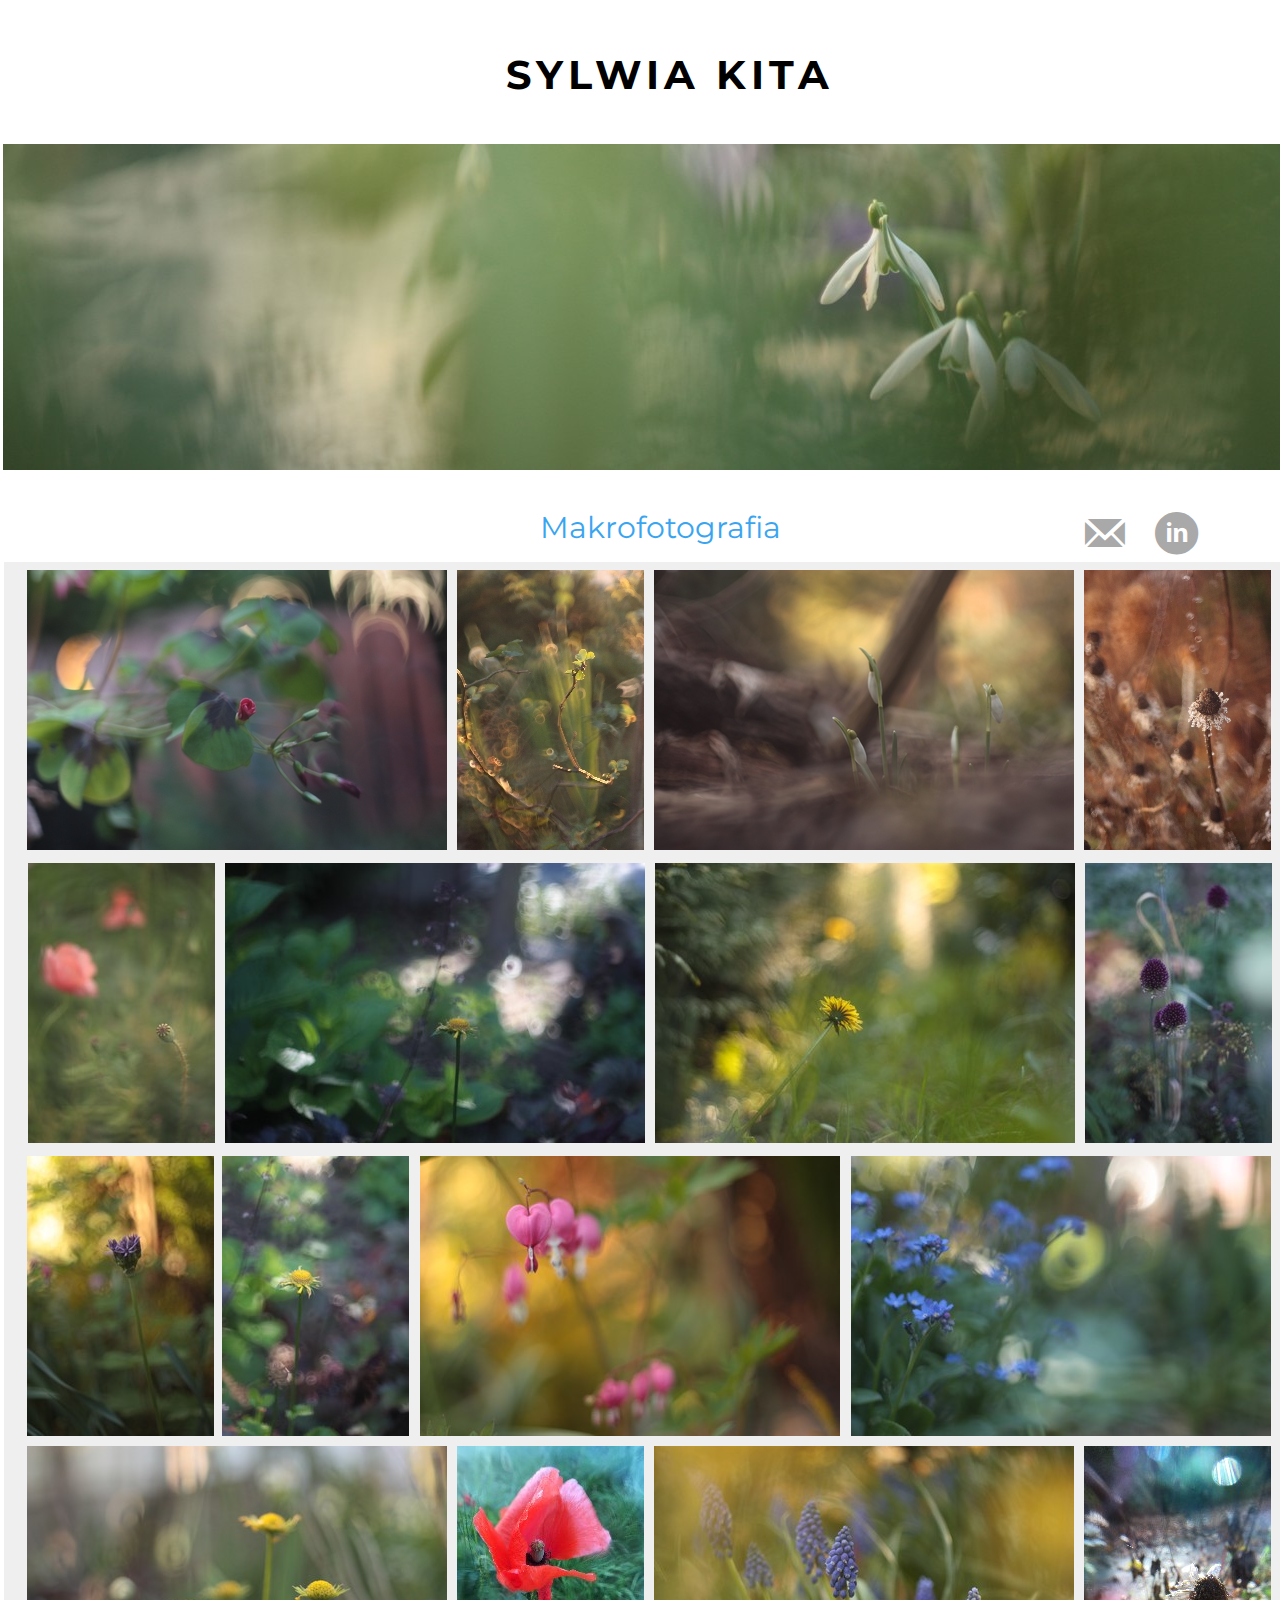
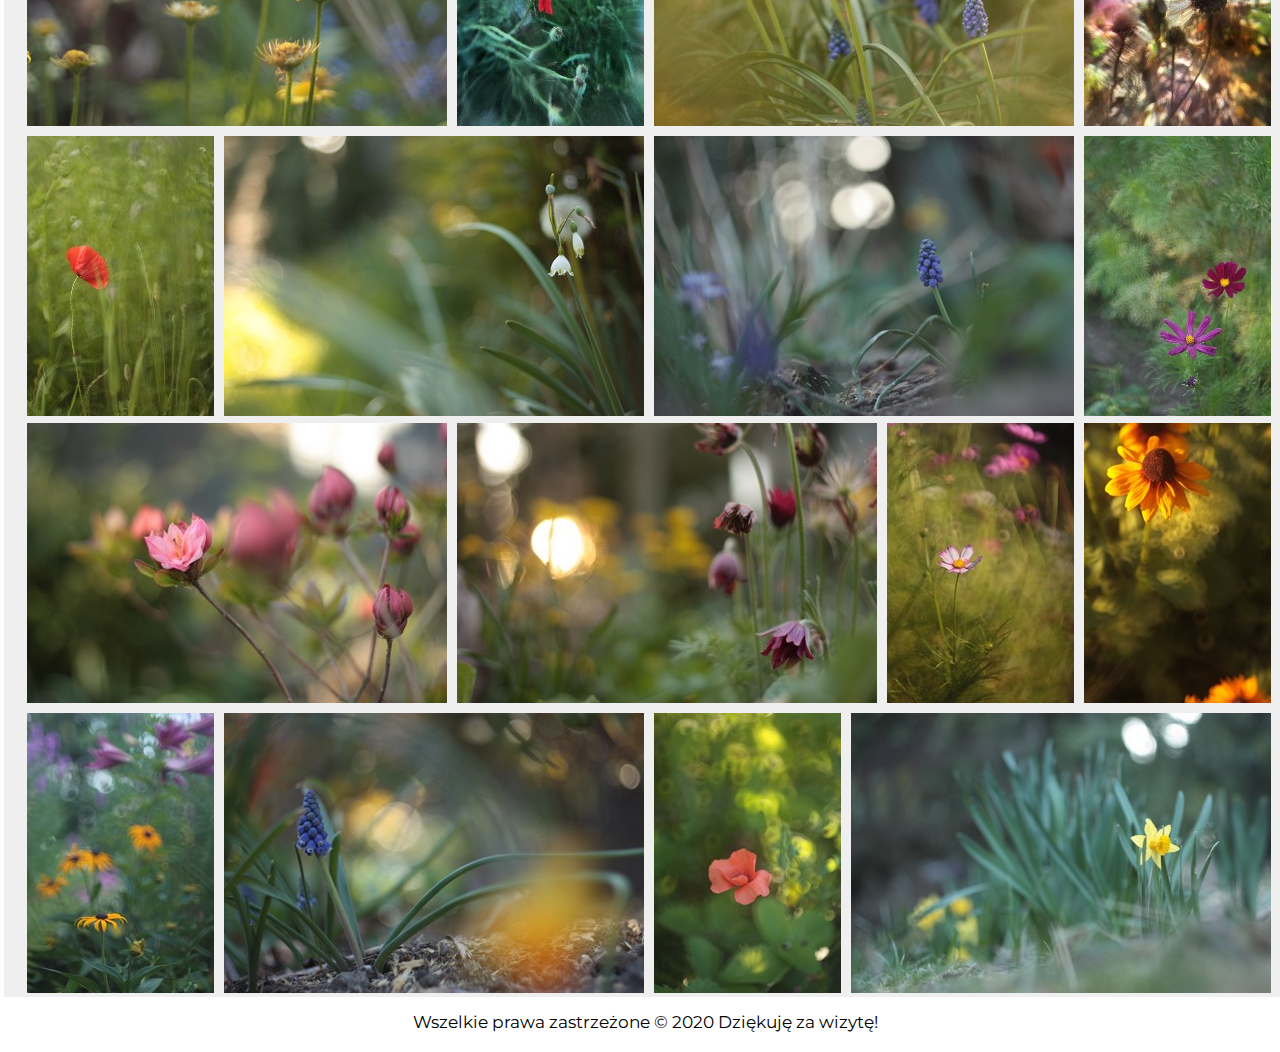
==== index.html @ 4ee676ee "drobne poprawki" ====
<!DOCTYPE html>
<html lang="pl">
<head>

	<meta charset="utf-8"/>
	<title>Galeria zdjęć</title>
	<meta name="description" content="Galeria zdjęć S.K"/>
	<meta name="keywords" content="zdjęcia, fotografia, photography, gallery"/>
	<meta name="author" content="S.K"/>
	
	<meta http-equiv="X-Ua-Compatible" content="IE=edge,chrome=1"/>
	
	<link rel="stylesheet" href="main.css">
	<link rel="stylesheet" href="css/fontello.css" type="text/css"/>
	<link href="https://fonts.googleapis.com/css2?family=Montserrat&display=swap" rel="stylesheet"> 
	<link href="css/lightbox.css" rel="stylesheet" />
	<!--[if lt IE 9]>
	<script src="//cdnjs.cloudflare.com/ajax/libs/html5shiv/3.7.3/html5shiv.min.js"></script>
	<![endif]-->
	
</head>

<body>
		<header>
				<h1 class="logo"> Sylwia Kita</h1>
				<nav>
					<div class="panel">
					<figure>
					<a href="#"><img src="img/logo8.jpg" alt="Fotka1a"></a>
					</figure>
					</div>
		</header>
		
		<main>
			<article>
				<section>
				<header>
				<div class="belka">
					<div class="tytul">
						<h1 class="napis">Makrofotografia</h1>
					</div>
					<div class="mail">
						<a href="mailto:ksylwia090@gmail.com" class="maillink"><i class="icon-mail"></i>
					</div>
					<div class="linkedin">
						<a href="https://www.linkedin.com/in/sylwiakita-961895154/" class="linkedinlink" target="_blank" class="sociallink"><i class="icon-linkedin-circled"></i>
					</div>
				</div>
				</header>
				</section>
				
				<section>
				<div class="sekcjazdjec">
				
									<div class="zdjecie7">
					
				<figure>
					<a href="img/IMG_a0184.JPG" data-lightbox="IMG_a0184small"><img src="img/IMG_a0184small.jpg" alt="Fotka27"></a>
					</figure>
					</div>
				
				
									<div class="zdjecie7">
					
				<figure>
					<a href="img/IMG_a0149.JPG" data-lightbox="IMG_a0149small"><img src="img/IMG_a0149small.jpg" alt="Fotka28"></a>
					</figure>
					</div>
	
									<div class="zdjecie7">
					
				<figure>
					<a href="img/IMG_a1416.JPG" data-lightbox="zdj32"><img src="img/zdj32.jpg" alt="Fotka32"></a>
					</figure>
					</div>

									<div class="zdjecie7">
					
				<figure>
					<a href="img/IMG_a0486.JPG" data-lightbox="zdj29"><img src="img/zdj29.jpg" alt="Fotka29"></a>
					</figure>
					</div>				
									<div class="zdjecie">
					
				<figure>
					<a href="img/IMG_9020.JPG" data-lightbox="zdj2"><img src="img/zdj2.jpg" alt="Fotka2"></a>
					</figure>
					</div>
				
				
									<div class="zdjecie">
					
				<figure>
					<a href="img/IMG_8907.JPG" data-lightbox="zdj3"><img src="img/zdj3.jpg" alt="Fotka3"></a>
					</figure>
					</div>
	
									<div class="zdjecie">
					
				<figure>
					<a href="img/IMG_7485.JPG" data-lightbox="zdj4"><img src="img/zdj4.jpg" alt="Fotka4"></a>
					</figure>
					</div>

									<div class="zdjecie">
					
				<figure>
					<a href="img/IMG_8893.JPG" data-lightbox="zdj5"><img src="img/zdj5.jpg" alt="Fotka5"></a>
					</figure>
					</div>
					
					
				
									<div class="zdjecie2">
				
				<figure2>
					<a href="img/IMG_8629.JPG" data-lightbox="zdj6"><img src="img/zdj6.jpg" alt="Fotka6"></a>
					</figure>
					</div>
				
									<div class="zdjecie2">
				<figure2>
					<a href="img/IMG_8897.JPG" data-lightbox="zdj7"><img src="img/zdj7.jpg" alt="Fotka7"></a>
					</figure>
					</div>
				
									<div class="zdjecie2">
				
				<figure2>
					<figure>
					<a href="img/IMG_7523.JPG" data-lightbox="zdj8"><img src="img/zdj8.jpg" alt="Fotka8"></a>
					</figure>
					</div>

				
									<div class="zdjecie2">
				<figure2>
					<a href="img/IMG_7866.JPG" data-lightbox="zdj9"><img src="img/zdj9.jpg" alt="Fotka9"></a>
					</figure>
					</div>

				
									<div class="zdjecie3">
				
				<figure3>
					<a href="img/IMG_8471.JPG" data-lightbox="zdj10a"><img src="img/zdj10a.jpg" alt="Fotka10a"></a>
					</figure>
					</div>
				
									<div class="zdjecie3">
				
				<figure3>
					<a href="img/IMG_6898.JPG" data-lightbox="zdj14"><img src="img/zdj14.jpg" alt="Fotka14"></a>
					</figure>
					</div>
				
									<div class="zdjecie3">
				
				<figure3>
					<a href="img/IMG_5551.JPG" data-lightbox="zdj12"><img src="img/zdj12.jpg" alt="Fotka12"></a>
					</figure>
					</div>
					
									<div class="zdjecie3">
				<figure3>
					<a href="img/IMG_4795.JPG" data-lightbox="zdj13"><img src="img/zdj13.jpg" alt="Fotka13"></a>
					</figure>
					</div>
					
									<div class="zdjecie4">
				
				<figure4>
					<a href="img/IMG_9334.JPG" data-lightbox="zdj15"><img src="img/zdj15.jpg" alt="Fotka15"></a>
					</figure>
					</div>
				
									<div class="zdjecie4">
				
				<figure4>
					<a href="img/IMG_7408.JPG" data-lightbox="zdj16"><img src="img/zdj16.jpg" alt="Fotka16"></a>
					</figure>
					</div>
				
									<div class="zdjecie4">
				
				<figure4>
					<a href="img/IMG_4868.JPG" data-lightbox="zdj17"><img src="img/zdj17.jpg" alt="Fotka17"></a>
					</figure>
					</div>
					
									<div class="zdjecie4">
				<figure4>
					<a href="img/IMG_9496.JPG" data-lightbox="zdj18"><img src="img/zdj18.jpg" alt="Fotka18"></a>
					</figure>
					</div>
							
									<div class="zdjecie5">
				
				<figure5>
					<a href="img/IMG_7369.JPG" data-lightbox="zdj19"><img src="img/zdj19.jpg" alt="Fotka19"></a>
					</figure>
					</div>
				
									<div class="zdjecie5">
				
				<figure5>
					<a href="img/IMG_6784.JPG" data-lightbox="zdj20"><img src="img/zdj20.jpg" alt="Fotka20"></a>
					</figure>
					</div>
				
									<div class="zdjecie5">
				
				<figure5>
					<a href="img/IMG_9898.JPG" data-lightbox="zdj21"><img src="img/zdj21.jpg" alt="Fotka21"></a>
					</figure>
					</div>
					
									<div class="zdjecie5">
				<figure5>
					<a href="img/IMG_9724.JPG" data-lightbox="zdj22"><img src="img/zdj22.jpg" alt="Fotka22"></a>
					</figure>
					</div>
									<div class="zdjecie6">
				
				<figure6>
					<a href="img/IMG_9610.JPG" data-lightbox="zdj23"><img src="img/zdj23.jpg" alt="Fotka23"></a>
					</figure>
					</div>
				
									<div class="zdjecie6">
				
				<figure6>
					<a href="img/IMG_4730.JPG" data-lightbox="zdj24"><img src="img/zdj24.jpg" alt="Fotka24"></a>
					</figure>
					</div>
				
									<div class="zdjecie6">
				
				<figure6>
					<a href="img/IMG_9204.JPG" data-lightbox="zdj25"><img src="img/zdj25.jpg" alt="Fotka25"></a>
					</figure>
					</div>
					
									<div class="zdjecie6">
				<figure6>
					<a href="img/IMG_4619.JPG" data-lightbox="zdj26"><img src="img/zdj26.jpg" alt="Fotka26"></a>
					</figure>
					</div>
				
				
				</section>
				</section>
			</article>
		</main>
				
				<footer>
		
		
		<div class="info">
			Wszelkie prawa zastrzeżone &copy; 2020 Dziękuję za wizytę!
		</div>
	
	</footer>

	<script src="js/lightbox-plus-jquery.js"></script>
</body>
</html>
---- main.css ----
body
{
	margin: 0;
	background-color: white;
	color: white;
    font-family:  'Montserrat', sans-serif;
    font-size: 17px;
	width: 1290px;
	margin-right: auto;
	margin-left: auto;
}
h1.logo
{
	font-size:  40px;
	font-weight:  700;
	color:  black;
	text-align:  center;
	text-transform:  uppercase;
	letter-spacing:  5px;
	margin-top:  50px;
	margin-bottom:  40px;
}

nav
{
	background-color: none;
}

.panel
{
		display: inline-block;
		margin-top: 2px;
		margin-right: 1px;
}
.belka
{
	font-size: 74px;
	height: 85px;
	color: darkgray;
}
.tytul
{
	margin: 30px;
	margin-top: 11px;
	margin-right: 30px;
	width: 77%;
	height: 20px;
	float: left;
}.mail
{
	margin: 20px;
	margin-top: -1px;
	margin-right: -4px;
	width: 56px;
	height: 38px;
	float: left;
	
}
a.maillink
{
	color: darkgray;
	text-decoration: none;
}

.linkedin
{
	margin: 20px;
	margin-top: 0px;
	margin-right: 30px;
	width: 50px;
	height: 30px;
	float: left;
	
	
}
a.linkedinlink
{
	color: darkgray;
	text-decoration: none;
}
h1
{
	font-size: 30px;
	font-weight:  400;
	color: #39a5f1;
	margin-bottom: 11px;
	margin-right: -49px;
	margin-top: 13px;
	text-align:  center;
	
}
.zdjecie7
{
	display: inline-block;
	margin-top: 5px;
	margin-left: 20px;
	margin-right: -20px;
	margin-bottom:0px;
}
.zdjecie
{
	display: inline-block;
	margin-top: 3px;
	margin-left: 21px;
	margin-right: -21px;
}
.zdjecie2
{
	display: inline-block;
	margin-top: 3px;
	margin-left: 23px;
	margin-right: -19px;
}
.zdjecie3
{
	display: inline-block;
	margin-top: 3px;
	margin-left: 23px;
	margin-right: -17px;
	margin-bottom:15px;
}
.zdjecie4
{
	display: inline-block;
	margin-top: -9px;
	margin-left: 23px;
	margin-right: -17px;
}
.zdjecie5
{
	display: inline-block;
	margin-top: 3px;
	margin-left: 23px;
	margin-right: -17px;
	margin-bottom:15px;
}
.zdjecie6
{
	display: inline-block;
	margin-top: -9px;
	margin-left: 23px;
	margin-right: -17px;
}
.sekcjazdjec
{
	
	background-color: #efefef;
	width: 1290px;
	margin-right: auto;
	margin-left: 4px;
}
.zdjecie a 
{
	opacity: 9;

}
.zdjecie2 above
{
	opacity: -2;
}
.zdjecie a:hover
{
	opacity: 5;
}
figure
{
	margin: 3px;
	padding: 0;
}

figure2
{
	margin: 0px;
	padding: 0;
}


footer
{
	margin-top: 15px;
	text-align: center;
	color:black;
	margin-bottom:20px;
}
.napis
{
	margin-left: 218px;
	margin-top: 21px;
}
---- css/fontello.css ----
@font-face {
  font-family: 'fontello';
  src: url('../font/fontello.eot?91391858');
  src: url('../font/fontello.eot?91391858#iefix') format('embedded-opentype'),
       url('../font/fontello.woff2?91391858') format('woff2'),
       url('../font/fontello.woff?91391858') format('woff'),
       url('../font/fontello.ttf?91391858') format('truetype'),
       url('../font/fontello.svg?91391858#fontello') format('svg');
  font-weight: normal;
  font-style: normal;
}
/* Chrome hack: SVG is rendered more smooth in Windozze. 100% magic, uncomment if you need it. */
/* Note, that will break hinting! In other OS-es font will be not as sharp as it could be */
/*
@media screen and (-webkit-min-device-pixel-ratio:0) {
  @font-face {
    font-family: 'fontello';
    src: url('../font/fontello.svg?91391858#fontello') format('svg');
  }
}
*/
 
 [class^="icon-"]:before, [class*=" icon-"]:before {
  font-family: "fontello";
  font-style: normal;
  font-weight: normal;
  speak: never;
 
  display: inline-block;
  text-decoration: inherit;
  width: 1em;
  margin-right: .2em;
  text-align: center;
  /* opacity: .8; */
 
  /* For safety - reset parent styles, that can break glyph codes*/
  font-variant: normal;
  text-transform: none;
 
  /* fix buttons height, for twitter bootstrap */
  line-height: 1em;
 
  /* Animation center compensation - margins should be symmetric */
  /* remove if not needed */
  margin-left: .2em;
 
  /* you can be more comfortable with increased icons size */
  /* font-size: 120%; */
 
  /* Font smoothing. That was taken from TWBS */
  -webkit-font-smoothing: antialiased;
  -moz-osx-font-smoothing: grayscale;
 
  /* Uncomment for 3D effect */
  /* text-shadow: 1px 1px 1px rgba(127, 127, 127, 0.3); */
}
 
.icon-rocket:before { content: '\e800'; } /* '' */
.icon-user:before { content: '\e801'; } /* '' */
.icon-cloud-sun:before { content: '\e802'; } /* '' */
.icon-mail:before { content: '\e803'; font-size: 45px; margin-top: 35px; } /* '' */
.icon-camera:before { content: '\e804'; } /* '' */
.icon-mail-1:before { content: '\e805'; } /* '' */
.icon-picture:before { content: '\e807'; } /* '' */
.icon-twitter:before { content: '\f309'; } /* '' */
.icon-facebook-circled:before { content: '\f30d'; } /* '' */
.icon-linkedin-circled:before { content: '\f319'; font-size: 45px; magin-top:35px; } /* '' */
.icon-instagram:before { content: '\f32d'; } /* '' */
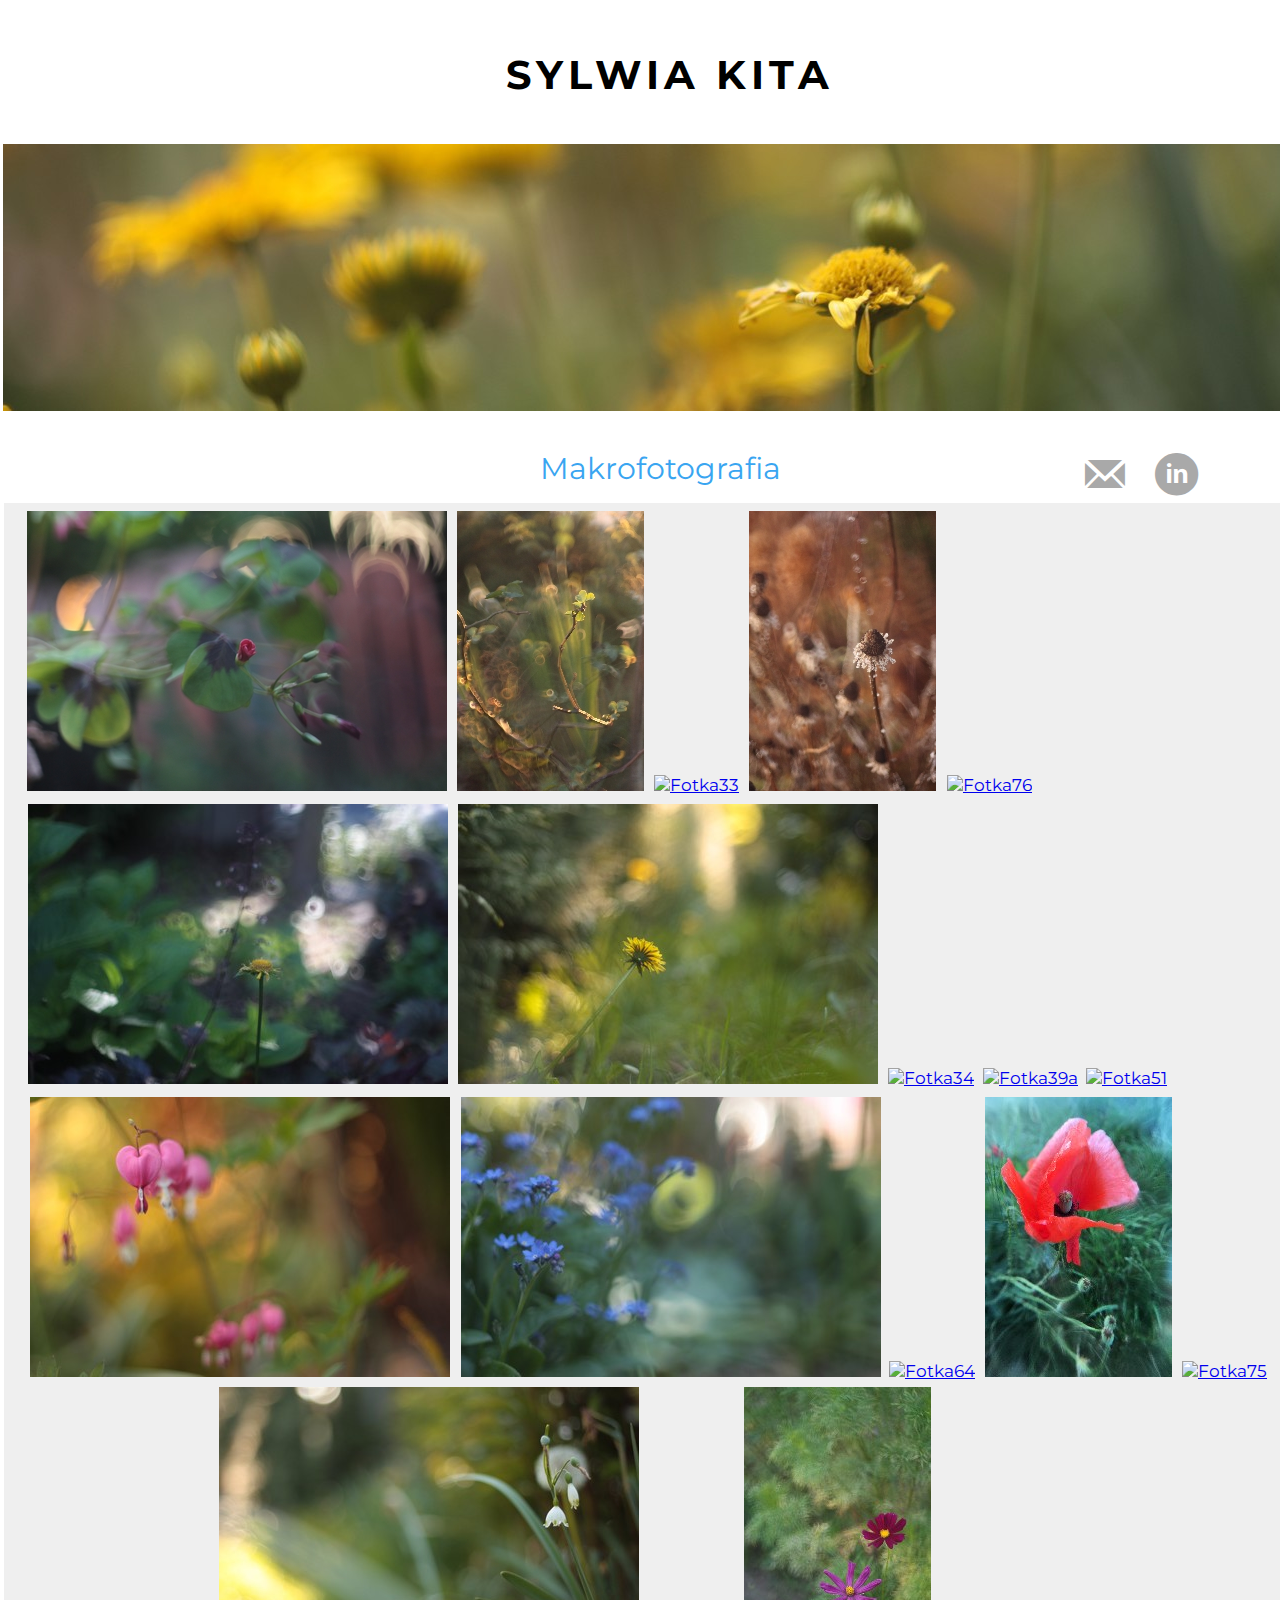
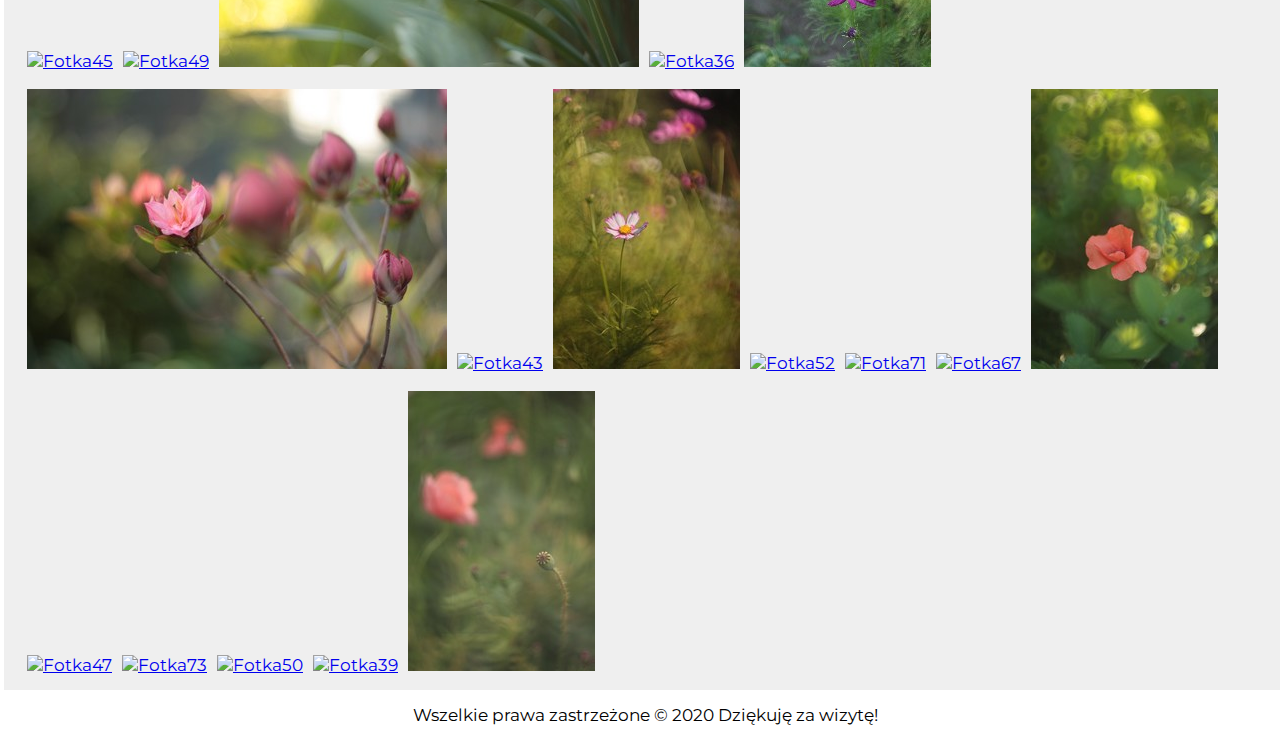
==== commit d0849bc2: "poprawki" ====
--- a/index.html
+++ b/index.html
@@ -3,6 +3,7 @@
 <head>
 
 	<meta charset="utf-8"/>
+
 	<title>Galeria zdjęć</title>
 	<meta name="description" content="Galeria zdjęć S.K"/>
 	<meta name="keywords" content="zdjęcia, fotografia, photography, gallery"/>
@@ -21,12 +22,13 @@
 </head>
 
 <body>
+	<div id="loading-animation"><div id="loading-animation"></div></div>
 		<header>
 				<h1 class="logo"> Sylwia Kita</h1>
 				<nav>
 					<div class="panel">
 					<figure>
-					<a href="#"><img src="img/logo8.jpg" alt="Fotka1a"></a>
+					<a href="#"><img src="img/logo6.jpg" alt="Fotka1a"></a>
 					</figure>
 					</div>
 		</header>
@@ -70,7 +72,7 @@
 									<div class="zdjecie7">
 					
 				<figure>
-					<a href="img/IMG_a1416.JPG" data-lightbox="zdj32"><img src="img/zdj32.jpg" alt="Fotka32"></a>
+					<a href="img/IMG_3053.JPG" data-lightbox="zdj33"><img src="img/zdj33.jpg" alt="Fotka33"></a>
 					</figure>
 					</div>
 
@@ -79,11 +81,12 @@
 				<figure>
 					<a href="img/IMG_a0486.JPG" data-lightbox="zdj29"><img src="img/zdj29.jpg" alt="Fotka29"></a>
 					</figure>
-					</div>				
-									<div class="zdjecie">
-					
-				<figure>
-					<a href="img/IMG_9020.JPG" data-lightbox="zdj2"><img src="img/zdj2.jpg" alt="Fotka2"></a>
+					</div>
+				
+									<div class="zdjecie">
+					
+				<figure>
+					<a href="img/IMG_4983.JPG" data-lightbox="zdj76"><img src="img/zdj76.jpg" alt="Fotka76"></a>
 					</figure>
 					</div>
 				
@@ -105,26 +108,26 @@
 									<div class="zdjecie">
 					
 				<figure>
-					<a href="img/IMG_8893.JPG" data-lightbox="zdj5"><img src="img/zdj5.jpg" alt="Fotka5"></a>
-					</figure>
-					</div>
-					
-					
-				
-									<div class="zdjecie2">
-				
-				<figure2>
-					<a href="img/IMG_8629.JPG" data-lightbox="zdj6"><img src="img/zdj6.jpg" alt="Fotka6"></a>
-					</figure>
-					</div>
-				
-									<div class="zdjecie2">
-				<figure2>
-					<a href="img/IMG_8897.JPG" data-lightbox="zdj7"><img src="img/zdj7.jpg" alt="Fotka7"></a>
-					</figure>
-					</div>
-				
-									<div class="zdjecie2">
+					<a href="img/IMG_4393.JPG" data-lightbox="zdj34"><img src="img/zdj34.jpg" alt="Fotka34"></a>
+					</figure>
+					</div>
+					
+					
+				
+								<div class="zdjecie2">
+				
+				<figure2>
+					<a href="img/IMG_3333.JPG" data-lightbox="zdj39a"><img src="img/zdj39a.jpg" alt="Fotka39a"></a>
+					</figure>
+					</div>
+				
+								<div class="zdjecie2">
+				<figure2>
+					<a href="img/IMG_5446.JPG" data-lightbox="zdj51"><img src="img/zdj51.jpg" alt="Fotka51"></a>
+					</figure>
+					</div>
+				
+								<div class="zdjecie2">
 				
 				<figure2>
 					<figure>
@@ -133,120 +136,146 @@
 					</div>
 
 				
-									<div class="zdjecie2">
+								<div class="zdjecie2">
 				<figure2>
 					<a href="img/IMG_7866.JPG" data-lightbox="zdj9"><img src="img/zdj9.jpg" alt="Fotka9"></a>
 					</figure>
 					</div>
 
 				
-									<div class="zdjecie3">
-				
-				<figure3>
-					<a href="img/IMG_8471.JPG" data-lightbox="zdj10a"><img src="img/zdj10a.jpg" alt="Fotka10a"></a>
-					</figure>
-					</div>
-				
-									<div class="zdjecie3">
+								<div class="zdjecie3">
+				
+				<figure3>
+					<a href="img/IMG_5773.JPG" data-lightbox="zdj64"><img src="img/zdj64.jpg" alt="Fotka64"></a>
+					</figure>
+					</div>
+				
+												<div class="zdjecie3">
 				
 				<figure3>
 					<a href="img/IMG_6898.JPG" data-lightbox="zdj14"><img src="img/zdj14.jpg" alt="Fotka14"></a>
 					</figure>
 					</div>
 				
-									<div class="zdjecie3">
-				
-				<figure3>
-					<a href="img/IMG_5551.JPG" data-lightbox="zdj12"><img src="img/zdj12.jpg" alt="Fotka12"></a>
-					</figure>
-					</div>
-					
-									<div class="zdjecie3">
-				<figure3>
-					<a href="img/IMG_4795.JPG" data-lightbox="zdj13"><img src="img/zdj13.jpg" alt="Fotka13"></a>
-					</figure>
-					</div>
-					
-									<div class="zdjecie4">
-				
-				<figure4>
-					<a href="img/IMG_9334.JPG" data-lightbox="zdj15"><img src="img/zdj15.jpg" alt="Fotka15"></a>
-					</figure>
-					</div>
-				
-									<div class="zdjecie4">
+												<div class="zdjecie3">
+				
+				<figure3>
+					<a href="img/IMG_2472.JPG" data-lightbox="zdj75"><img src="img/zdj75.jpg" alt="Fotka75"></a>
+					</figure>
+					</div>
+					
+												<div class="zdjecie3">
+				<figure3>
+					<a href="img/IMG_3458.JPG" data-lightbox="zdj45"><img src="img/zdj45.jpg" alt="Fotka45"></a>
+					</figure>
+					</div>
+					
+												<div class="zdjecie4">
+				
+				<figure4>
+					<a href="img/IMG_4467.JPG" data-lightbox="zdj49"><img src="img/zdj49.jpg" alt="Fotka49"></a>
+					</figure>
+					</div>
+				
+												<div class="zdjecie4">
 				
 				<figure4>
 					<a href="img/IMG_7408.JPG" data-lightbox="zdj16"><img src="img/zdj16.jpg" alt="Fotka16"></a>
 					</figure>
 					</div>
 				
-									<div class="zdjecie4">
-				
-				<figure4>
-					<a href="img/IMG_4868.JPG" data-lightbox="zdj17"><img src="img/zdj17.jpg" alt="Fotka17"></a>
-					</figure>
-					</div>
-					
-									<div class="zdjecie4">
+												<div class="zdjecie4">
+				
+				<figure4>
+					<a href="img/IMG_6195.JPG" data-lightbox="zdj36"><img src="img/zdj36.jpg" alt="Fotka36"></a>
+					</figure>
+					</div>
+					
+												<div class="zdjecie4">
 				<figure4>
 					<a href="img/IMG_9496.JPG" data-lightbox="zdj18"><img src="img/zdj18.jpg" alt="Fotka18"></a>
 					</figure>
 					</div>
 							
-									<div class="zdjecie5">
+												<div class="zdjecie5">
 				
 				<figure5>
 					<a href="img/IMG_7369.JPG" data-lightbox="zdj19"><img src="img/zdj19.jpg" alt="Fotka19"></a>
 					</figure>
 					</div>
 				
-									<div class="zdjecie5">
-				
-				<figure5>
-					<a href="img/IMG_6784.JPG" data-lightbox="zdj20"><img src="img/zdj20.jpg" alt="Fotka20"></a>
-					</figure>
-					</div>
-				
-									<div class="zdjecie5">
+												<div class="zdjecie5">
+				
+				<figure5>
+					<a href="img/IMG_3158.JPG" data-lightbox="zdj43"><img src="img/zdj43.jpg" alt="Fotka43"></a>
+					</figure>
+					</div>
+				
+												<div class="zdjecie5">
 				
 				<figure5>
 					<a href="img/IMG_9898.JPG" data-lightbox="zdj21"><img src="img/zdj21.jpg" alt="Fotka21"></a>
 					</figure>
 					</div>
 					
-									<div class="zdjecie5">
-				<figure5>
-					<a href="img/IMG_9724.JPG" data-lightbox="zdj22"><img src="img/zdj22.jpg" alt="Fotka22"></a>
-					</figure>
-					</div>
-									<div class="zdjecie6">
-				
-				<figure6>
-					<a href="img/IMG_9610.JPG" data-lightbox="zdj23"><img src="img/zdj23.jpg" alt="Fotka23"></a>
-					</figure>
-					</div>
-				
-									<div class="zdjecie6">
-				
-				<figure6>
-					<a href="img/IMG_4730.JPG" data-lightbox="zdj24"><img src="img/zdj24.jpg" alt="Fotka24"></a>
-					</figure>
-					</div>
-				
-									<div class="zdjecie6">
+												<div class="zdjecie5">
+				<figure5>
+					<a href="img/IMG_5456.JPG" data-lightbox="zdj52"><img src="img/zdj52.jpg" alt="Fotka52"></a>
+					</figure>
+					</div>
+												<div class="zdjecie6">
+				
+				<figure6>
+					<a href="img/IMG_5182.JPG" data-lightbox="zdj71"><img src="img/zdj71.jpg" alt="Fotka71"></a>
+					</figure>
+					</div>
+				
+												<div class="zdjecie6">
+				
+				<figure6>
+					<a href="img/IMG_5646.JPG" data-lightbox="zdj67"><img src="img/zdj67.jpg" alt="Fotka67"></a>
+					</figure>
+					</div>
+				
+												<div class="zdjecie6">
 				
 				<figure6>
 					<a href="img/IMG_9204.JPG" data-lightbox="zdj25"><img src="img/zdj25.jpg" alt="Fotka25"></a>
 					</figure>
 					</div>
 					
-									<div class="zdjecie6">
-				<figure6>
-					<a href="img/IMG_4619.JPG" data-lightbox="zdj26"><img src="img/zdj26.jpg" alt="Fotka26"></a>
-					</figure>
-					</div>
-				
+												<div class="zdjecie6">
+				<figure6>
+					<a href="img/IMG_3540.JPG" data-lightbox="zdj47"><img src="img/zdj47.jpg" alt="Fotka47"></a>
+					</figure>
+					</div>
+				
+												<div class="zdjecie8">
+				
+				<figure8>
+					<a href="img/IMG_5078.JPG" data-lightbox="zdj73"><img src="img/zdj73.jpg" alt="Fotka73"></a>
+					</figure>
+					</div>
+				
+												<div class="zdjecie8">
+				
+				<figure8>
+					<a href="img/IMG_5418.JPG" data-lightbox="zdj50"><img src="img/zdj50.jpg" alt="Fotka50"></a>
+					</figure>
+					</div>
+				
+												<div class="zdjecie8">
+				
+				<figure8>
+					<a href="img/IMG_1176.JPG" data-lightbox="zdj39"><img src="img/zdj39.jpg" alt="Fotka39"></a>
+					</figure>
+					</div>
+					
+												<div class="zdjecie8">
+				<figure8>
+					<a href="img/IMG_9020.JPG" data-lightbox="zdj2"><img src="img/zdj2.jpg" alt="Fotka2"></a>
+					</figure>
+					</div>
 				
 				</section>
 				</section>
--- a/main.css
+++ b/main.css
@@ -1,3 +1,4 @@
+
 body
 {
 	margin: 0;
@@ -141,6 +142,16 @@
 	margin-left: 23px;
 	margin-right: -17px;
 }
+
+.zdjecie8
+{
+	display: inline-block;
+	margin-top: 3px;
+	margin-left: 23px;
+	margin-right: -17px;
+	margin-bottom:15px;
+}
+
 .sekcjazdjec
 {
 	
@@ -187,3 +198,53 @@
 	margin-left: 218px;
 	margin-top: 21px;
 }
+:root {
+	--color: #fafafa;
+}
+
+ {
+	font-size: 16px;
+	font-family: 'montserrat', sans-sherif;
+	margin: 0;
+	padding: 0;
+	
+	background: #202121;
+	color: white;
+	height: 100vh;
+	display: flex;
+	align-items: center;
+	justify-content: center;
+}
+
+.loading-animation {
+	position: relative;
+	display: inline-block;
+	font-size: 5.5rem;
+	font-weight: 700;
+	letter-spacing: 0.2rem;
+	color: #383b3b;
+}
+.loading-animation::before{
+	content: attr(data-text);
+	position: absolute;
+	top: 0;
+	left: 0;
+	color: var(--color);
+	overflow: hidden;
+	width: 0%;
+	animation: loading 3s linear ;
+	animation-fill-mode:forwards;
+	
+}
+
+
+
+@keyframes loading {
+	0% {
+		width: 0%;
+	}
+	
+	100% {
+		width: 100%;
+	}
+}
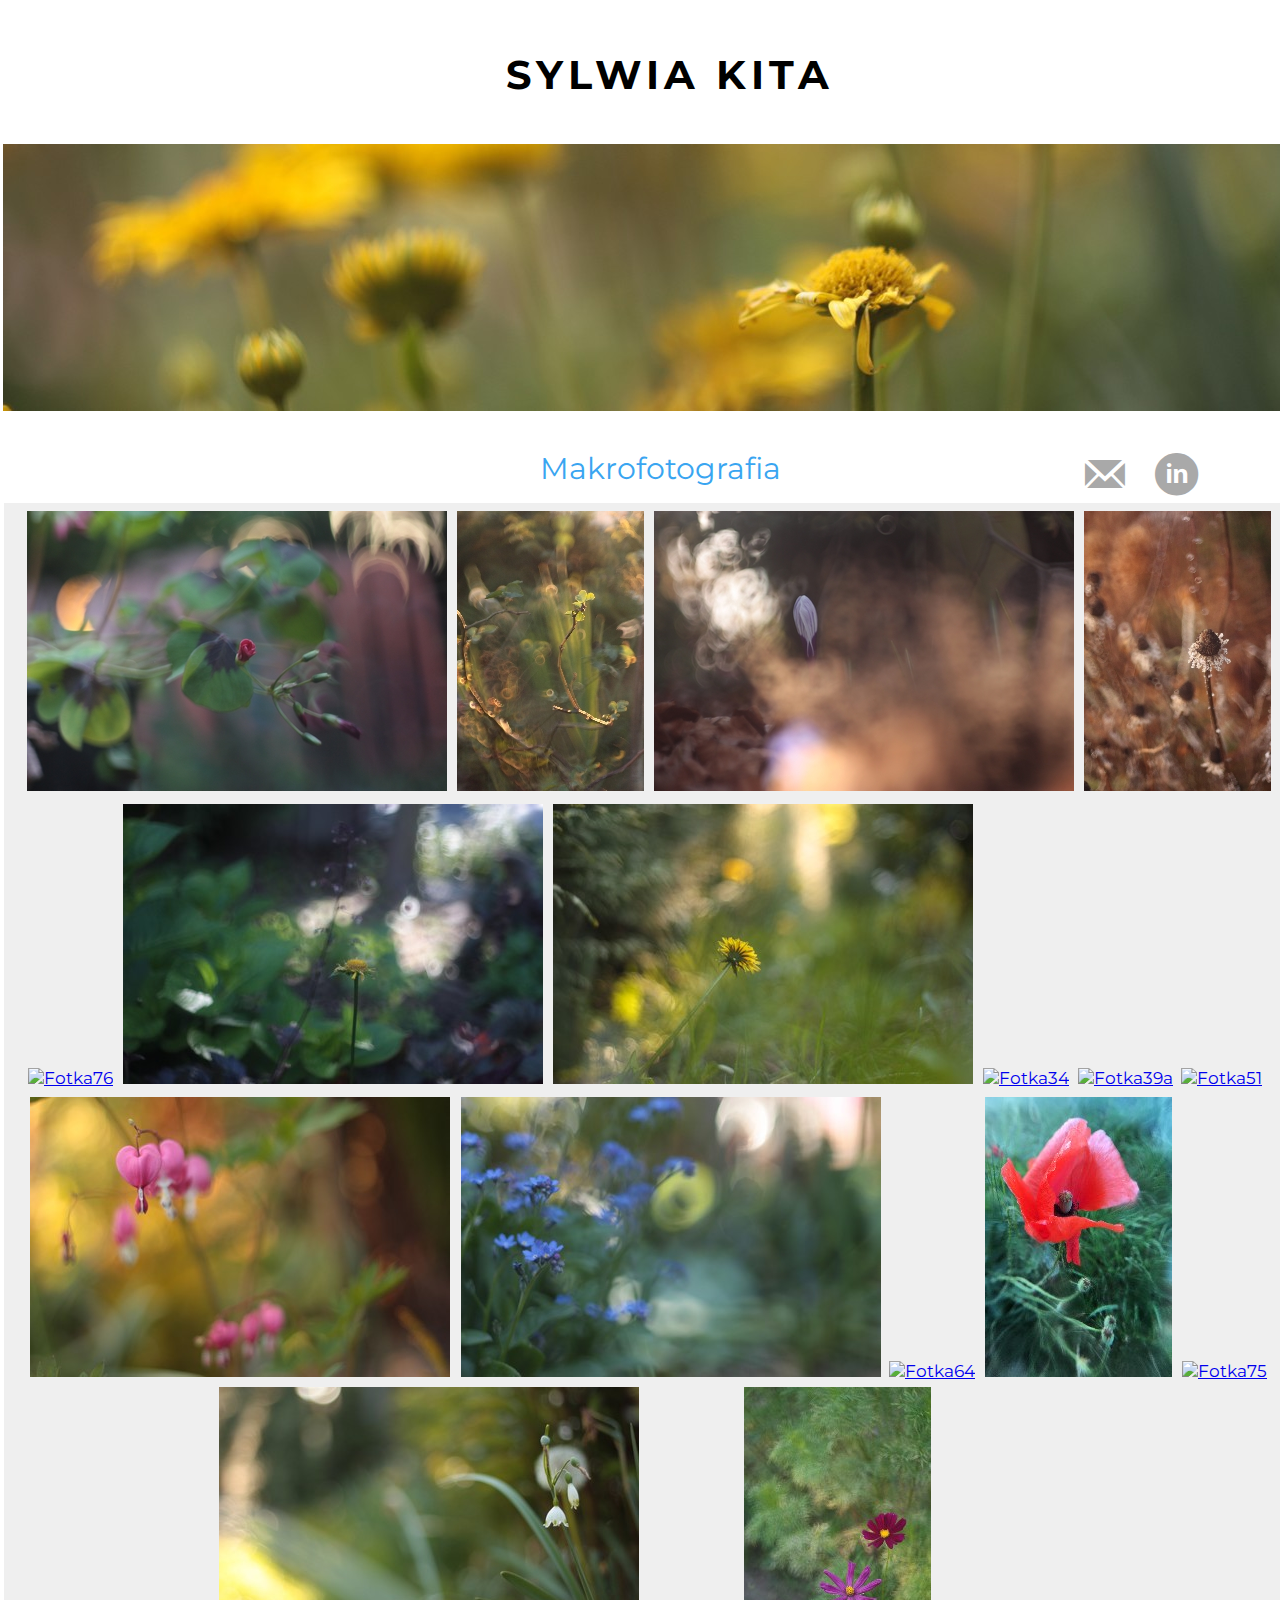
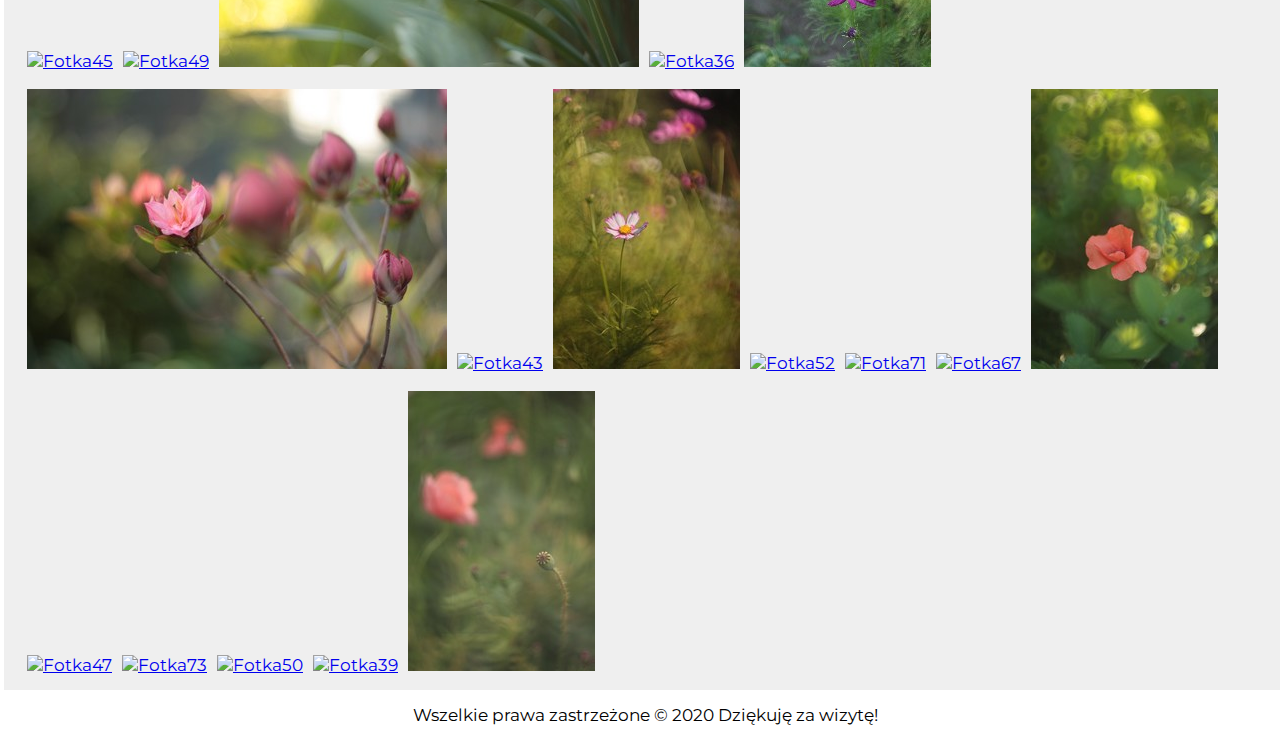
==== commit e9891045: "edit" ====
--- a/index.html
+++ b/index.html
@@ -72,7 +72,7 @@
 									<div class="zdjecie7">
 					
 				<figure>
-					<a href="img/IMG_3053.JPG" data-lightbox="zdj33"><img src="img/zdj33.jpg" alt="Fotka33"></a>
+					<a href="img/IMG_3053.JPG" data-lightbox="zdj33"><img src="img/zdj33.JPG" alt="Fotka33"></a>
 					</figure>
 					</div>
 
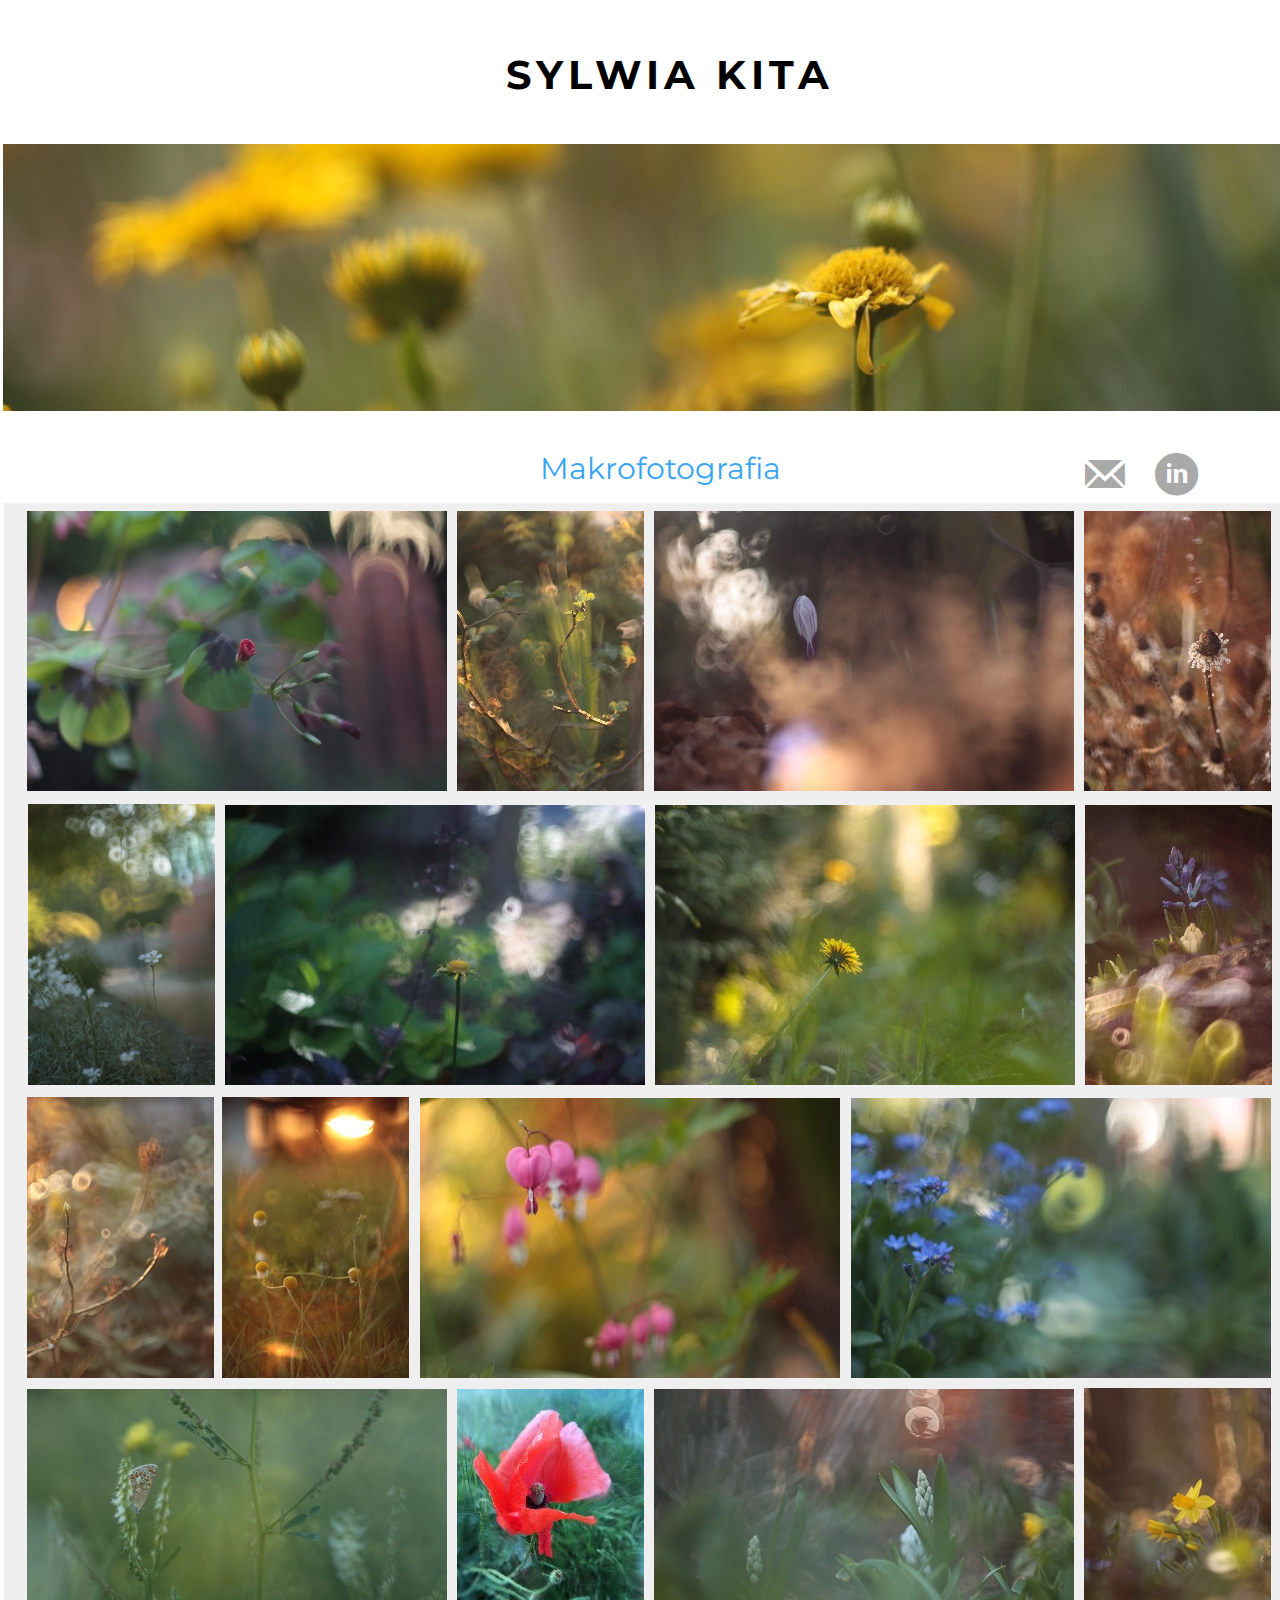
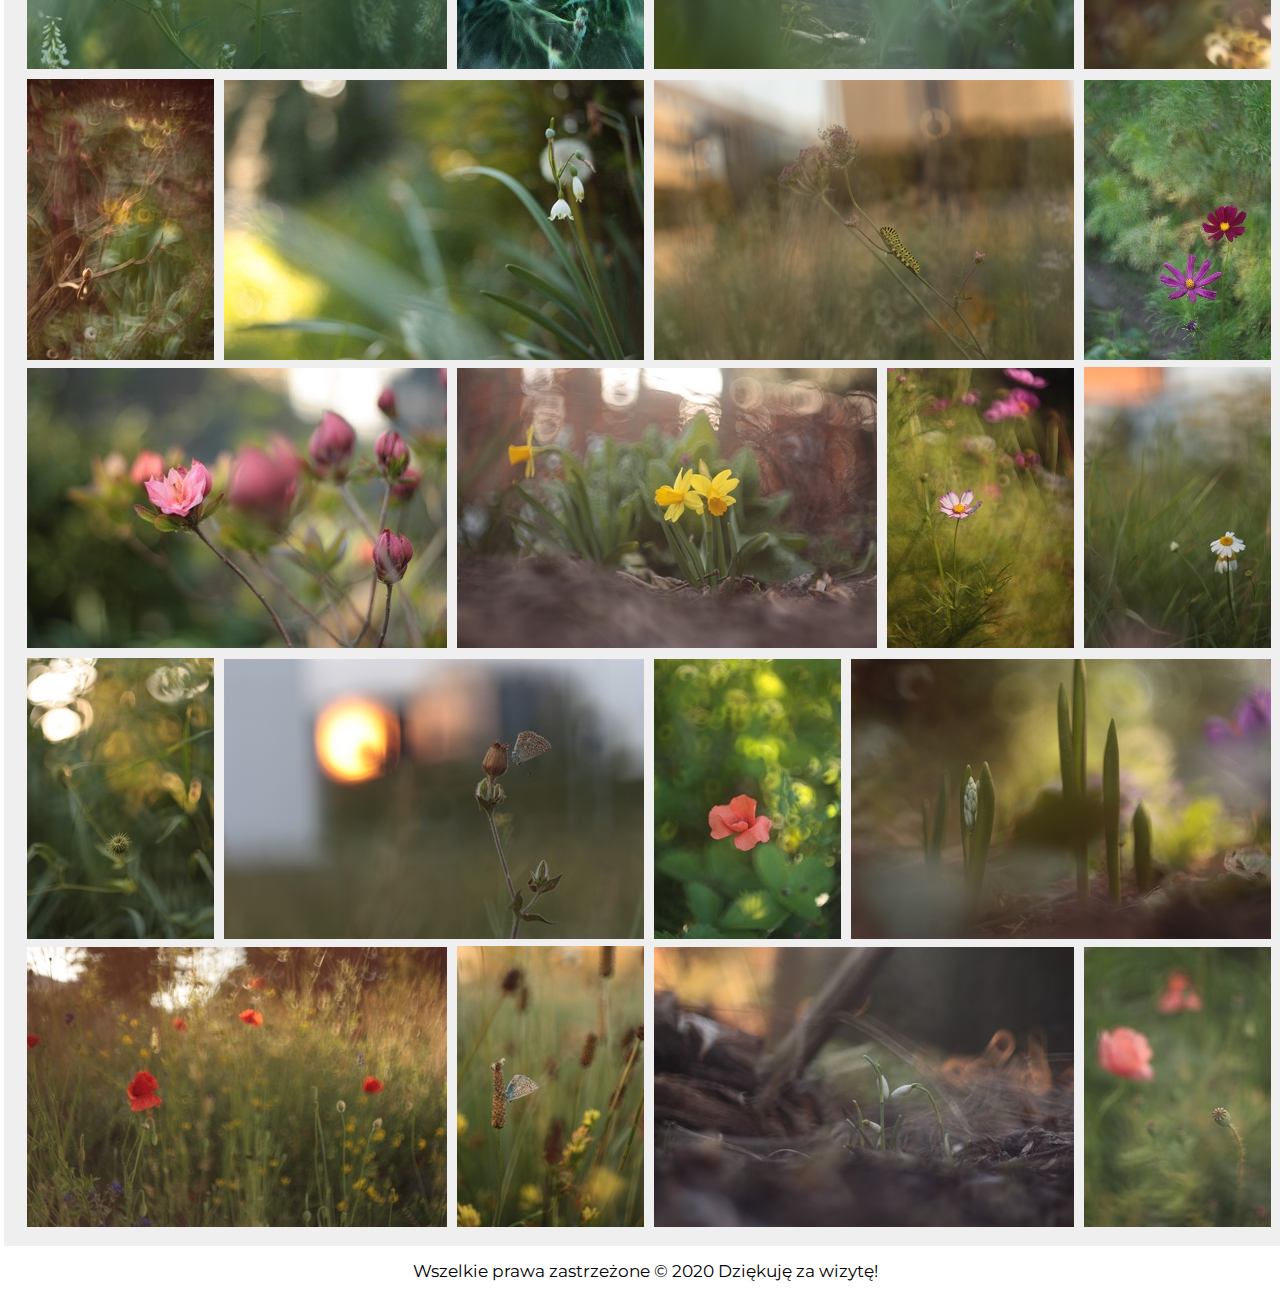
==== commit aabb5bc0: ".jpg" ====
--- a/index.html
+++ b/index.html
@@ -72,7 +72,7 @@
 									<div class="zdjecie7">
 					
 				<figure>
-					<a href="img/IMG_3053.JPG" data-lightbox="zdj33"><img src="img/zdj33.JPG" alt="Fotka33"></a>
+					<a href="img/IMG_3053.JPG" data-lightbox="zdj33"><img src="img/zdj33.jpg" alt="Fotka33"></a>
 					</figure>
 					</div>
 
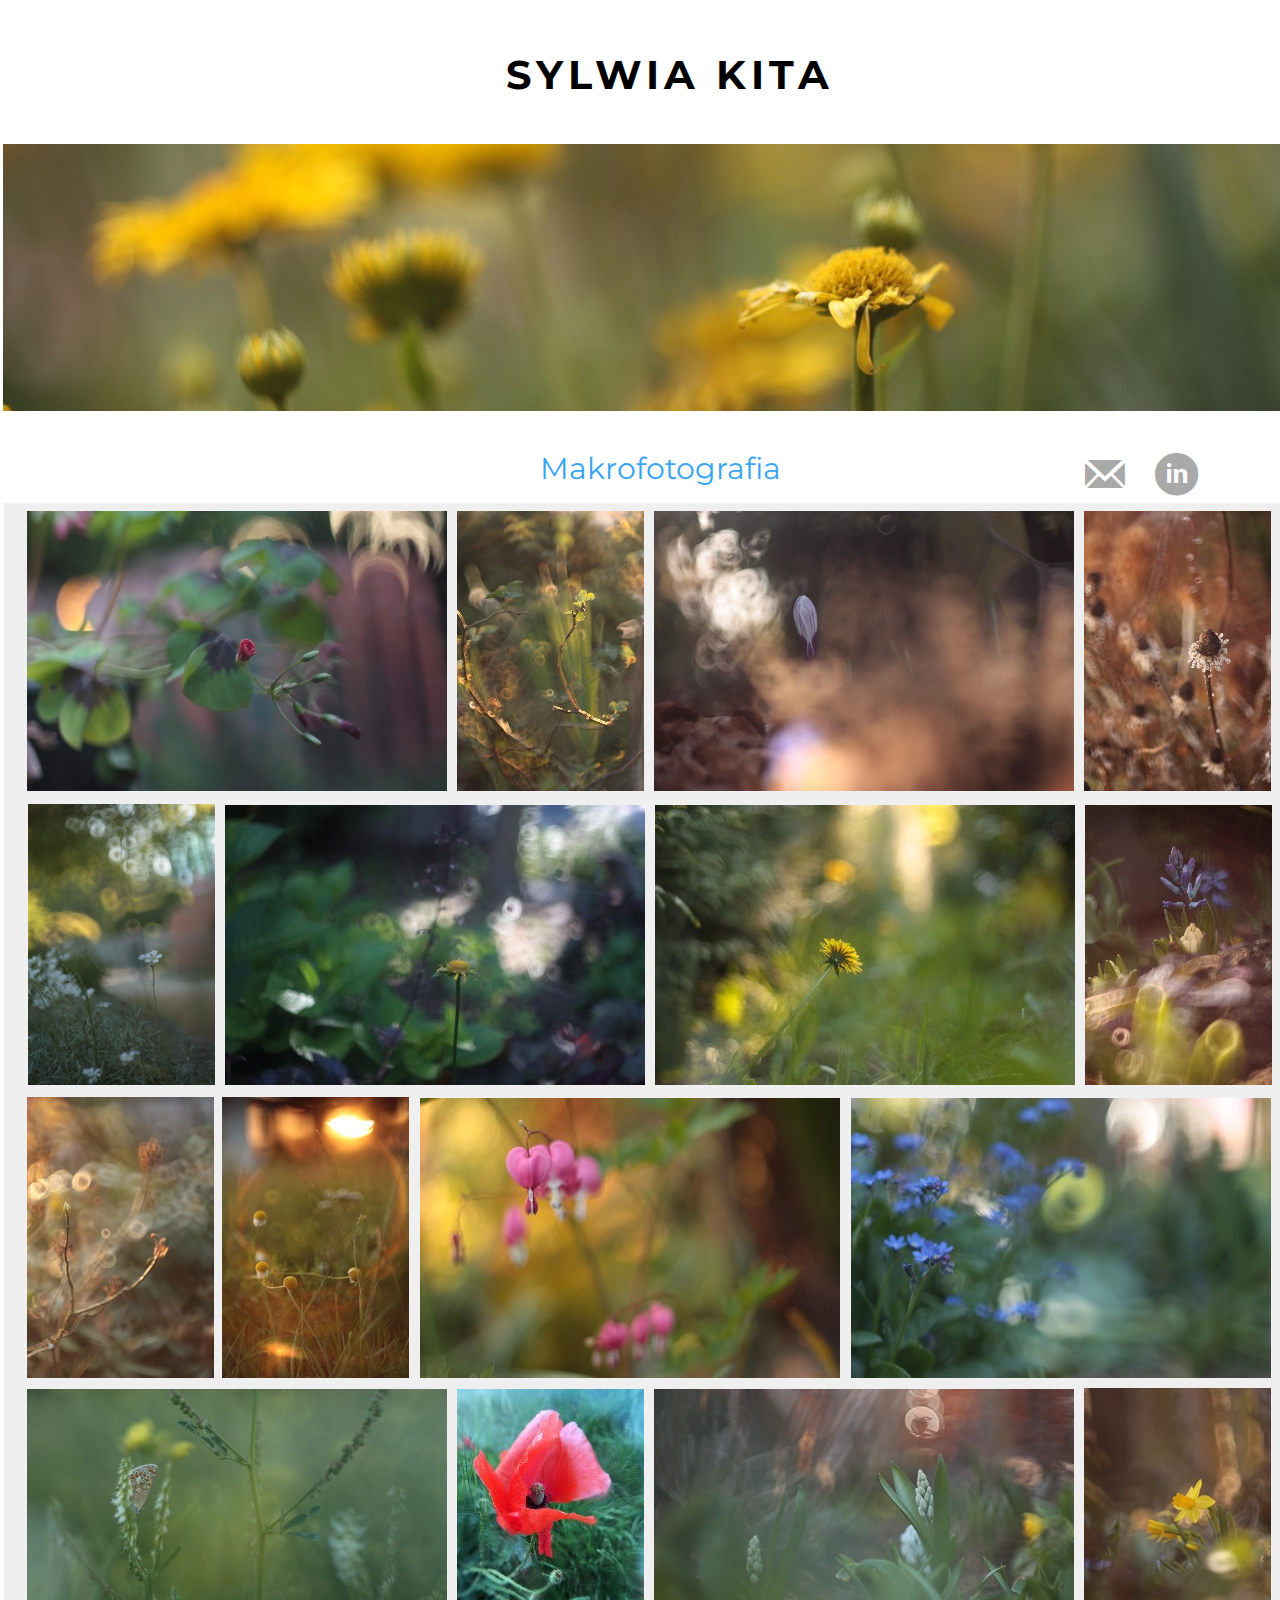
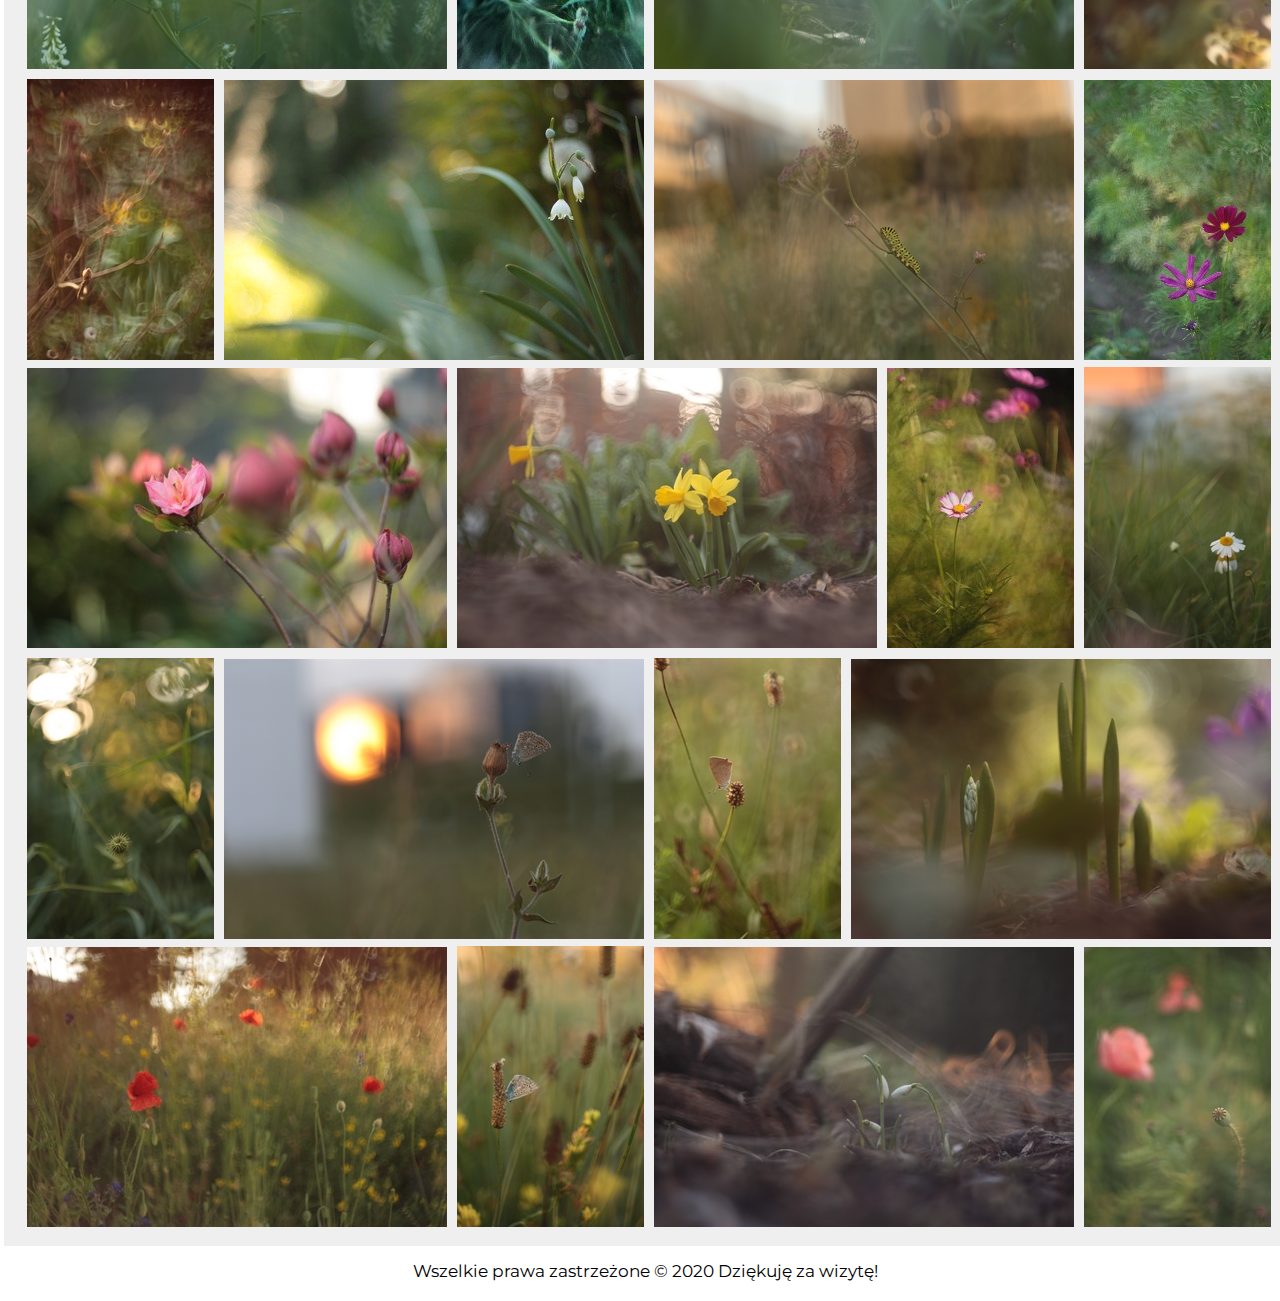
==== commit 67357176: "poprawki" ====
--- a/index.html
+++ b/index.html
@@ -240,7 +240,7 @@
 												<div class="zdjecie6">
 				
 				<figure6>
-					<a href="img/IMG_9204.JPG" data-lightbox="zdj25"><img src="img/zdj25.jpg" alt="Fotka25"></a>
+					<a href="img/IMG_5911.JPG" data-lightbox="zdj83"><img src="img/zdj83.jpg" alt="Fotka83"></a>
 					</figure>
 					</div>
 					
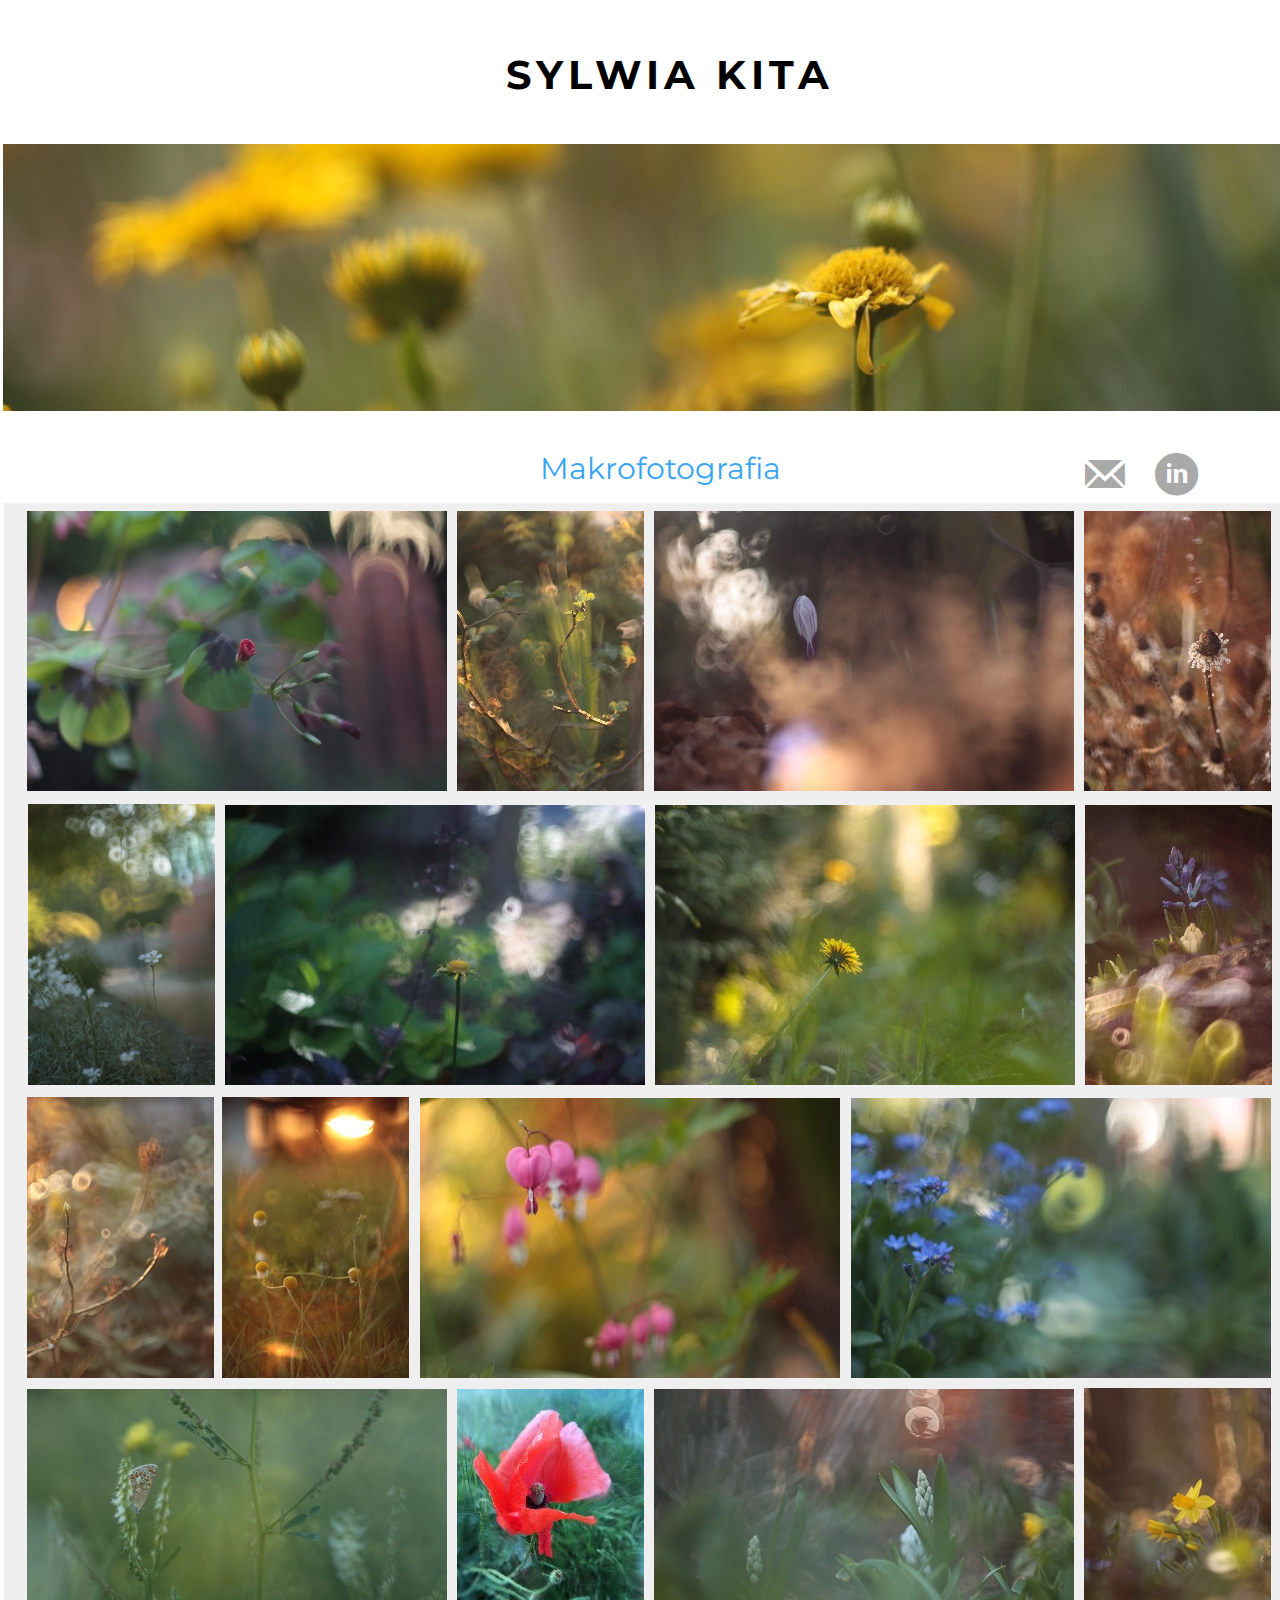
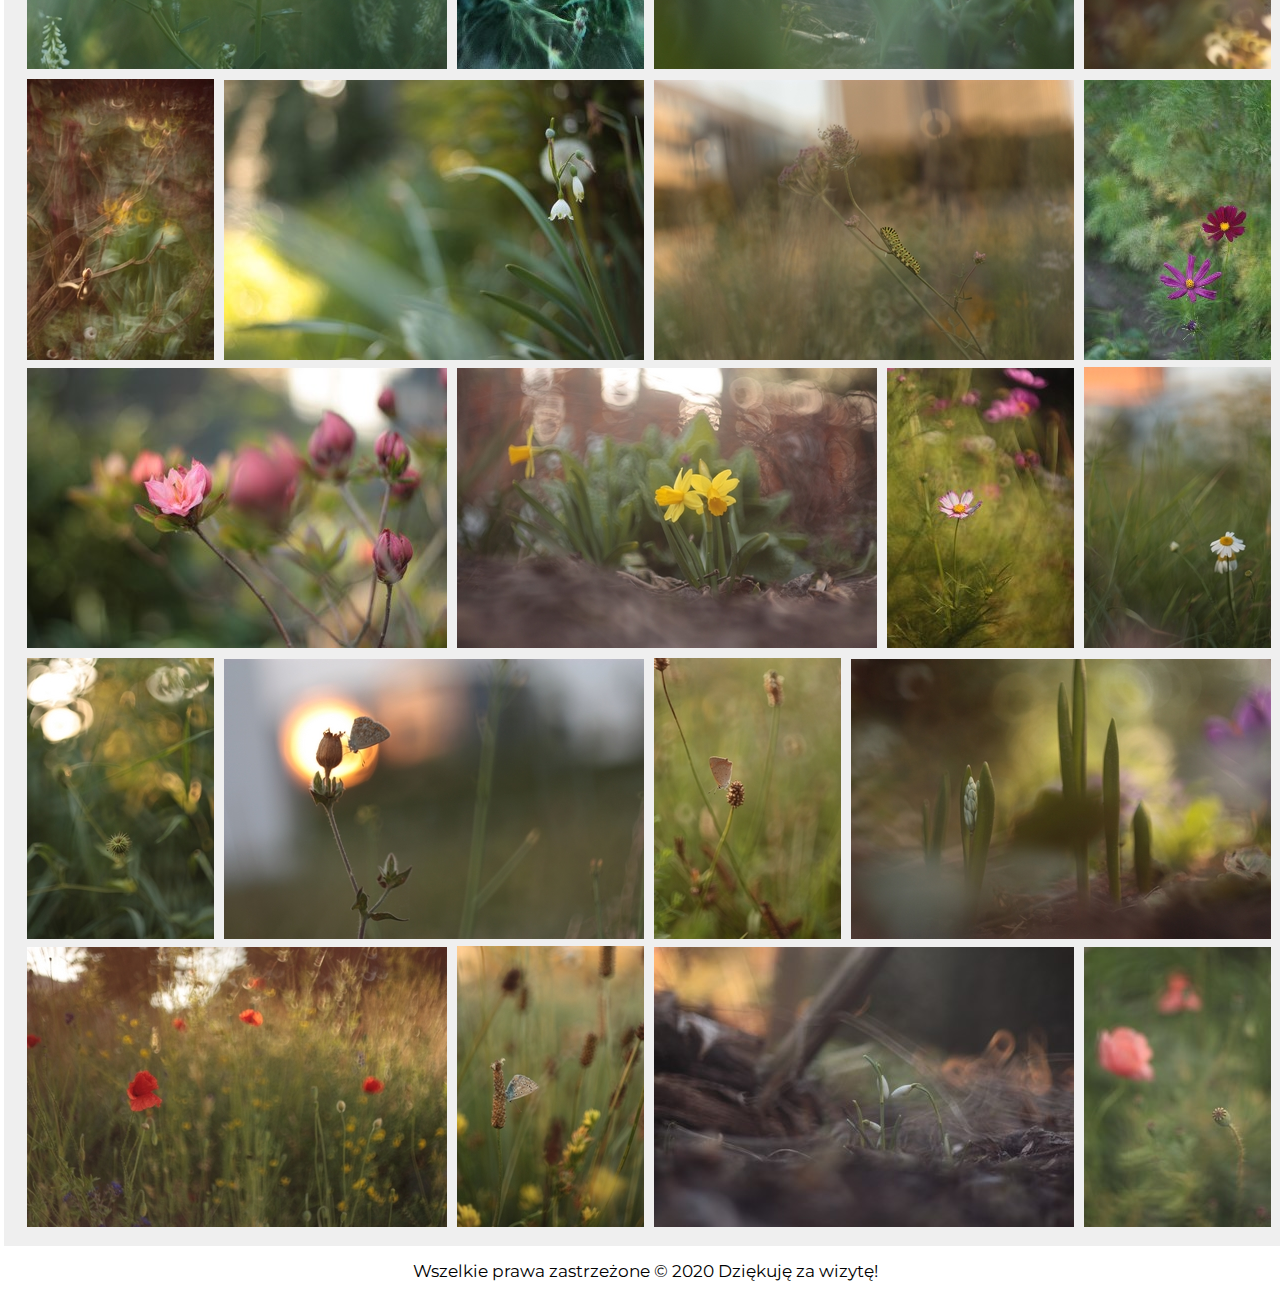
==== commit ec969f6d: "Update index.html" ====
--- a/index.html
+++ b/index.html
@@ -233,7 +233,7 @@
 												<div class="zdjecie6">
 				
 				<figure6>
-					<a href="img/IMG_5646.JPG" data-lightbox="zdj67"><img src="img/zdj67.jpg" alt="Fotka67"></a>
+					<a href="img/IMG_5634.JPG" data-lightbox="zdj57"><img src="img/zdj57.jpg" alt="Fotka57"></a>
 					</figure>
 					</div>
 				
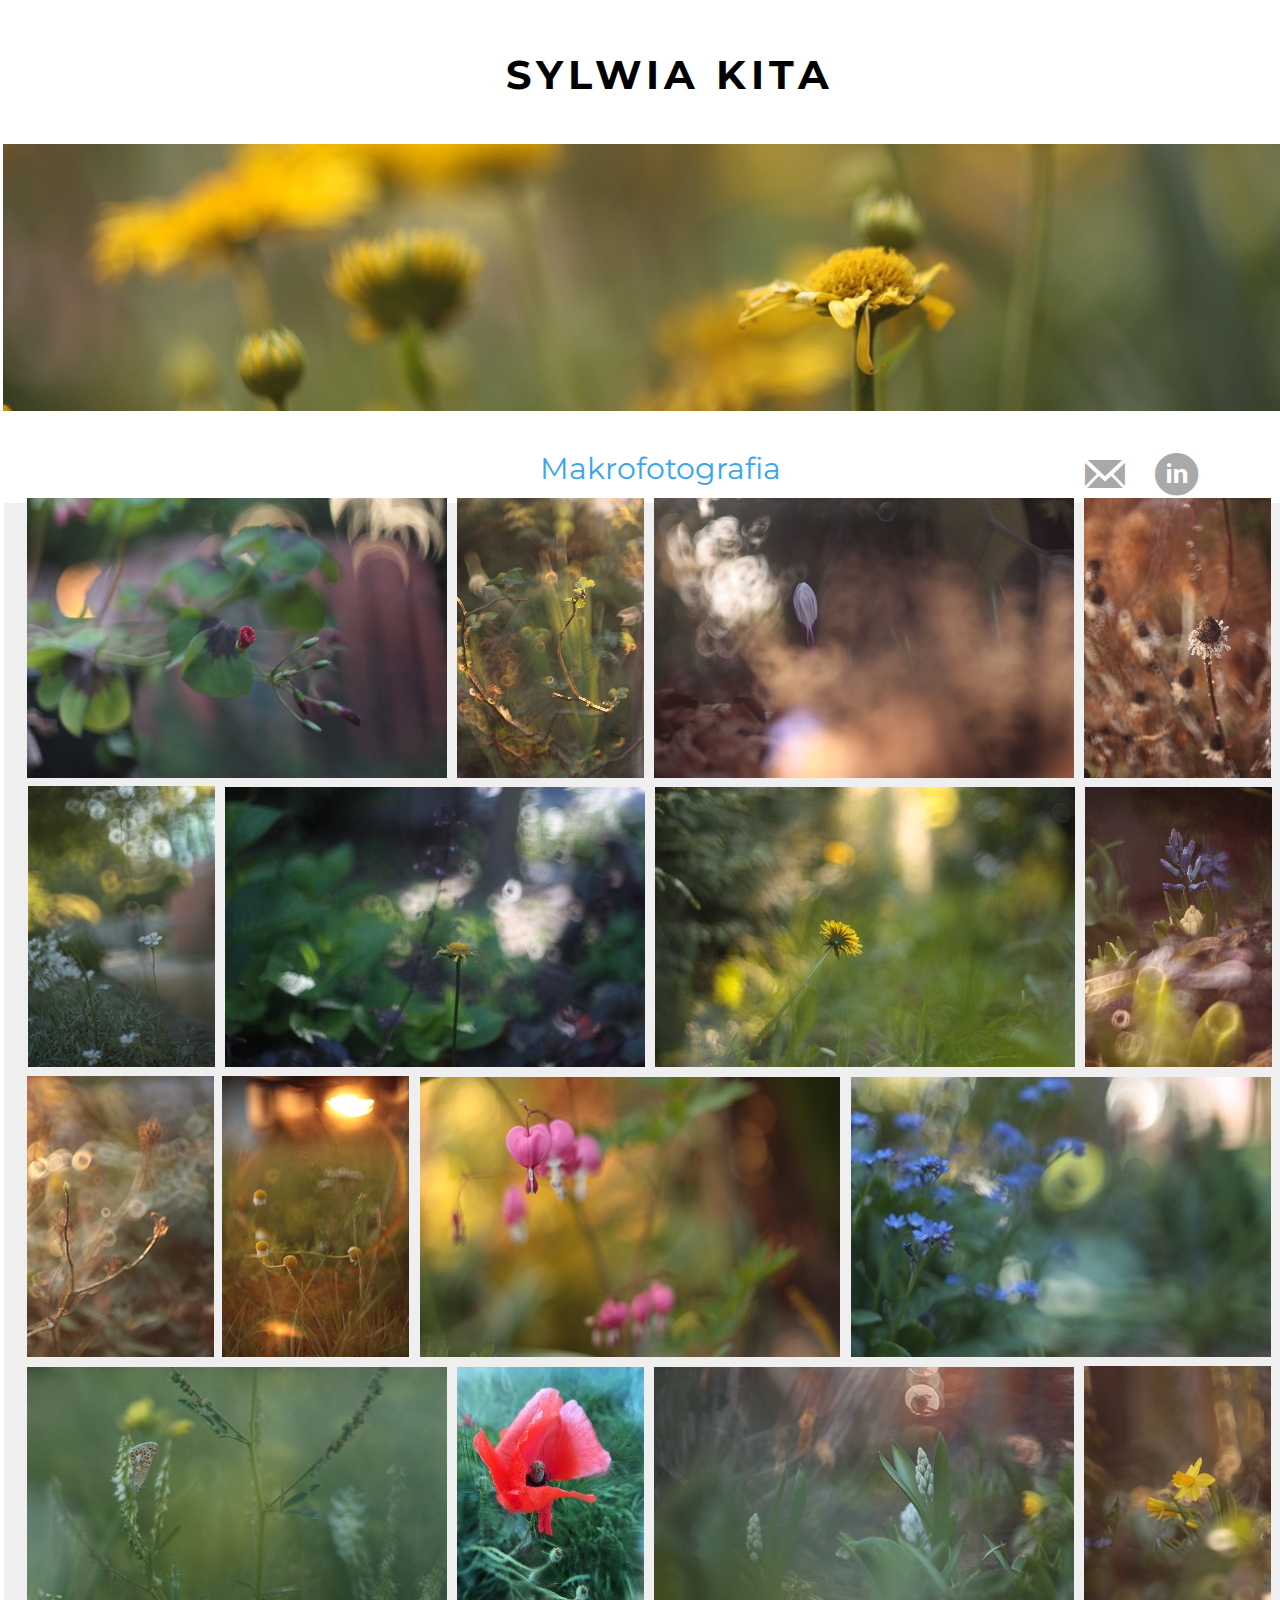
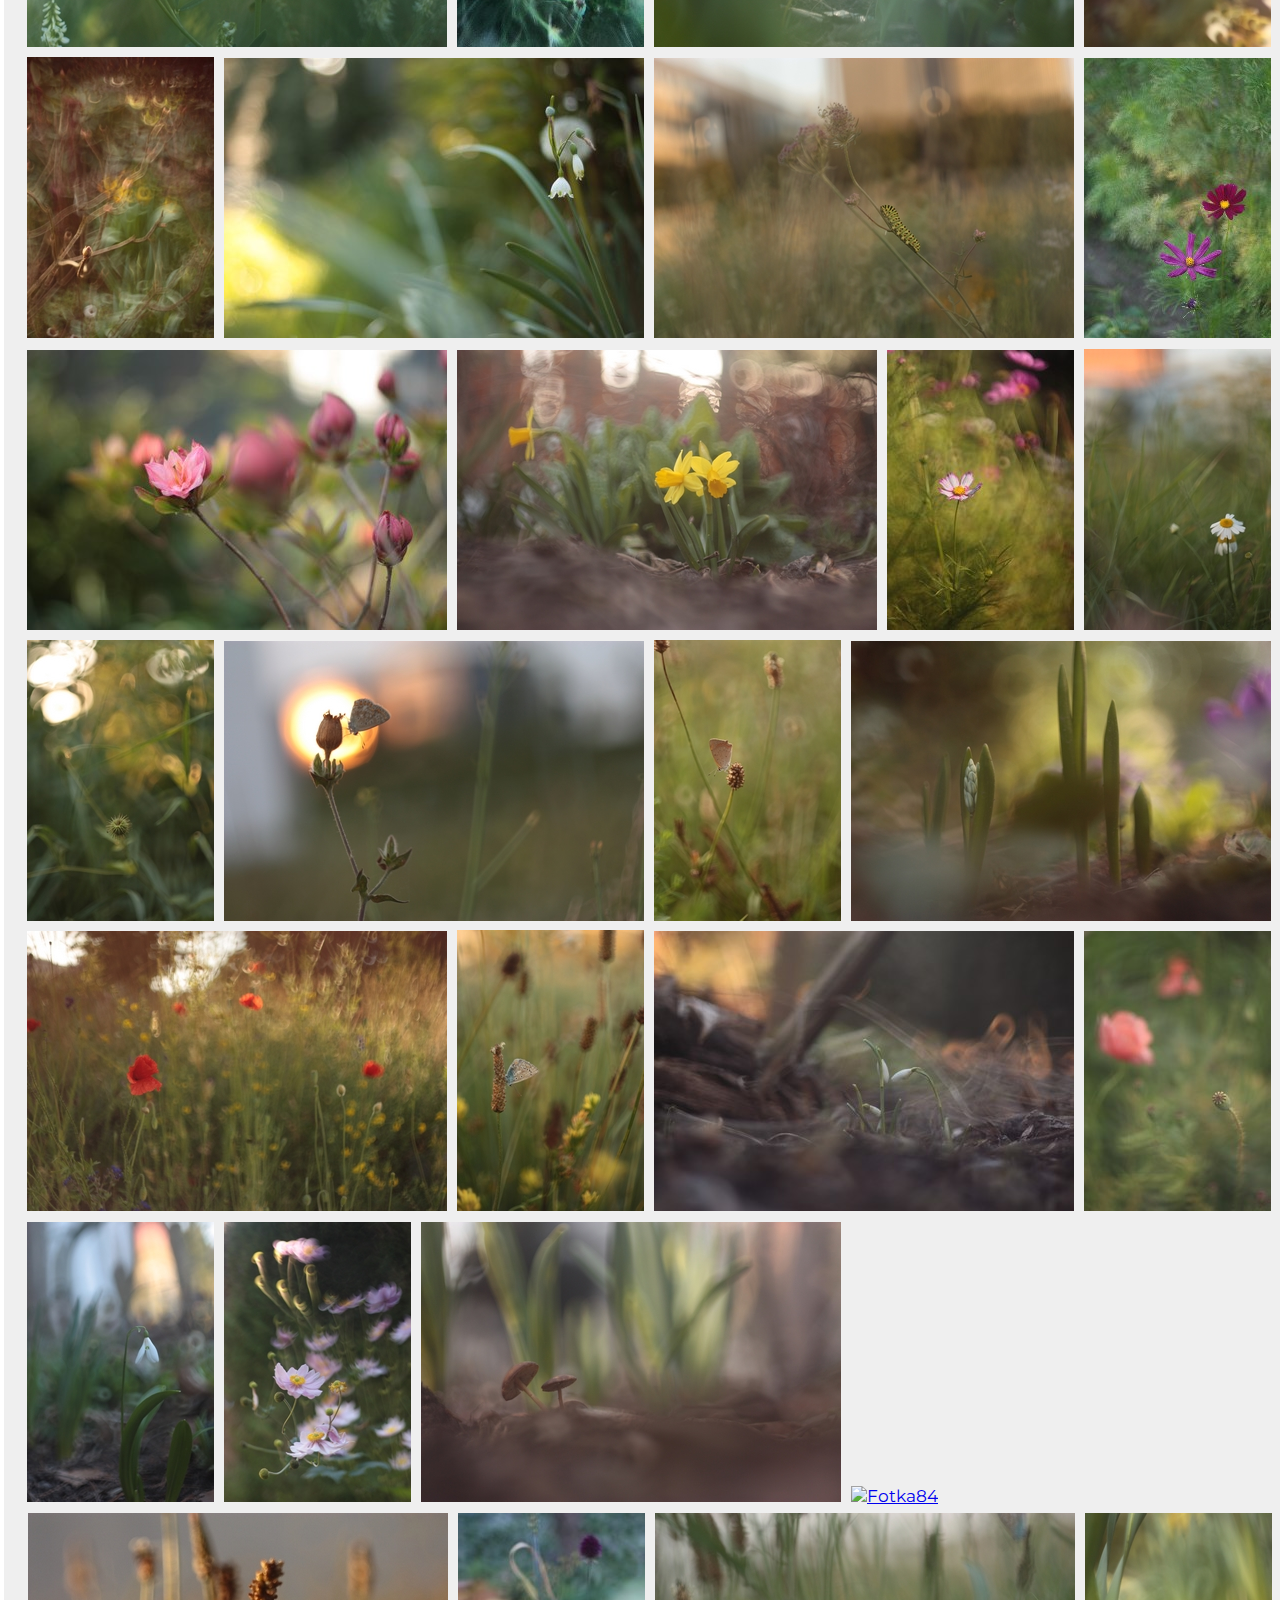
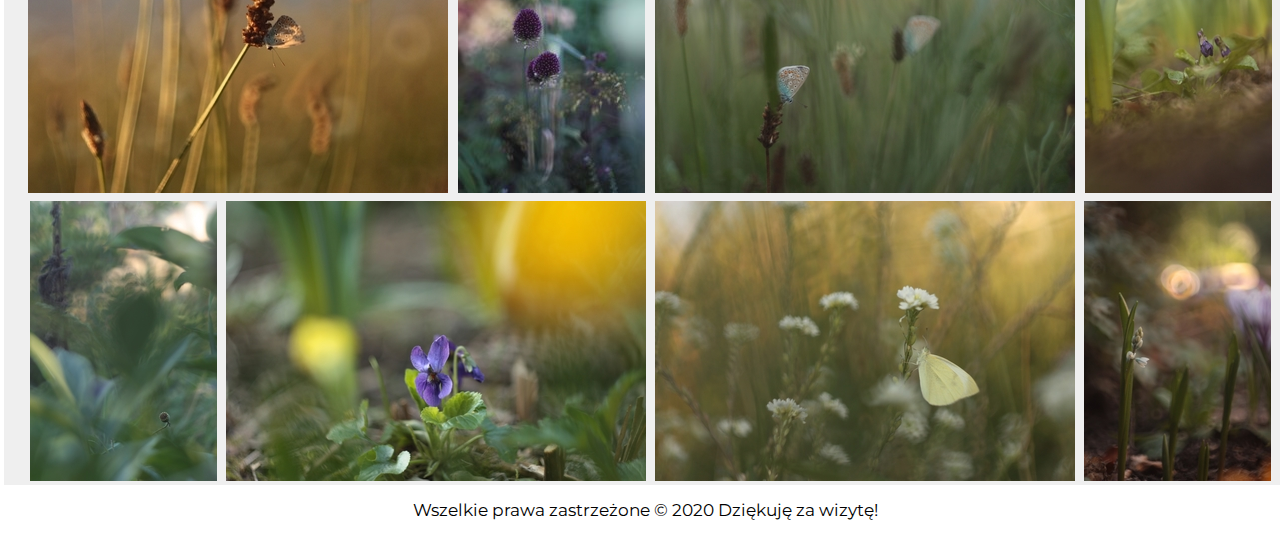
==== commit 0d5f22fa: "update" ====
--- a/index.html
+++ b/index.html
@@ -277,6 +277,87 @@
 					</figure>
 					</div>
 				
+																					<div class="zdjecie9">
+				
+				<figure9>
+					<a href="img/IMG_2789.JPG" data-lightbox="zdj95"><img src="img/zdj95.jpg" alt="Fotka95"></a>
+					</figure>
+					</div>
+				
+												<div class="zdjecie9">
+				
+				<figure9>
+					<a href="img/IMG_0203.JPG" data-lightbox="zdj101"><img src="img/zdj101.jpg" alt="Fotka101"></a>
+					</figure>
+					</div>
+				
+												<div class="zdjecie9">
+				
+				<figure9>
+					<a href="img/IMG_3213.JPG" data-lightbox="zdj44"><img src="img/zdj44.jpg" alt="Fotka44"></a>
+					</figure>
+					</div>
+					
+												<div class="zdjecie9">
+				<figure9>
+					<a href="img/IMG_5787.JPG" data-lightbox="zdj84"><img src="img/zdj84.jpg" alt="Fotka84"></a>
+					</figure>
+					</div>		
+					
+												<div class="zdjecie10">
+				
+				<figure10>
+					<a href="img/IMG_5834.JPG" data-lightbox="zdj62"><img src="img/zdj62.jpg" alt="Fotka62"></a>
+					</figure>
+					</div>
+				
+												<div class="zdjecie10">
+				
+				<figure10>
+					<a href="img/IMG_8893.JPG" data-lightbox="zdj5"><img src="img/zdj5.jpg" alt="Fotka5"></a>
+					</figure>
+					</div>
+				
+												<div class="zdjecie10">
+				
+				<figure10>
+					<a href="img/IMG_5485.JPG" data-lightbox="zdj54"><img src="img/zdj54.jpg" alt="Fotka54"></a>
+					</figure>
+					</div>
+					
+												<div class="zdjecie10">
+				<figure10>
+					<a href="img/IMG_3770.JPG" data-lightbox="zdj98"><img src="img/zdj98.jpg" alt="Fotka98"></a>
+					</figure>
+					</div>	
+					
+					
+												<div class="zdjecie11">
+				
+				<figure11>
+					<a href="img/IMG_9490.JPG" data-lightbox="zdj103"><img src="img/zdj103.jpg" alt="Fotka103"></a>
+					</figure>
+					</div>
+				
+												<div class="zdjecie11">
+				
+				<figure11>
+					<a href="img/IMG_1996.JPG" data-lightbox="zdj102"><img src="img/zdj102.jpg" alt="Fotka102"></a>
+					</figure>
+					</div>
+				
+												<div class="zdjecie11">
+				
+				<figure11>
+					<a href="img/IMG_5702.JPG" data-lightbox="zdj65"><img src="img/zdj65.jpg" alt="Fotka65"></a>
+					</figure>
+					</div>
+					
+												<div class="zdjecie11">
+				<figure11>
+					<a href="img/IMG_3515.JPG" data-lightbox="zdj97"><img src="img/zdj97.jpg" alt="Fotka97"></a>
+					</figure>
+					</div>
 				</section>
 				</section>
 			</article>
--- a/main.css
+++ b/main.css
@@ -93,7 +93,7 @@
 .zdjecie7
 {
 	display: inline-block;
-	margin-top: 5px;
+	margin-top: -8px;
 	margin-left: 20px;
 	margin-right: -20px;
 	margin-bottom:0px;
@@ -101,21 +101,21 @@
 .zdjecie
 {
 	display: inline-block;
-	margin-top: 3px;
+	margin-top: -2px;
 	margin-left: 21px;
 	margin-right: -21px;
 }
 .zdjecie2
 {
 	display: inline-block;
-	margin-top: 3px;
+	margin-top: 0px;
 	margin-left: 23px;
 	margin-right: -19px;
 }
 .zdjecie3
 {
 	display: inline-block;
-	margin-top: 3px;
+	margin-top: 2px;
 	margin-left: 23px;
 	margin-right: -17px;
 	margin-bottom:15px;
@@ -130,7 +130,7 @@
 .zdjecie5
 {
 	display: inline-block;
-	margin-top: 3px;
+	margin-top: 7px;
 	margin-left: 23px;
 	margin-right: -17px;
 	margin-bottom:15px;
@@ -146,12 +146,35 @@
 .zdjecie8
 {
 	display: inline-block;
-	margin-top: 3px;
-	margin-left: 23px;
-	margin-right: -17px;
-	margin-bottom:15px;
-}
-
+	margin-top: 5px;
+	margin-left: 23px;
+	margin-right: -17px;
+	margin-bottom:15px;
+}
+
+.zdjecie9
+{
+	display: inline-block;
+	margin-top: -8px;
+	margin-left: 23px;
+	margin-right: -17px;
+	margin-bottom:15px;
+}
+.zdjecie10
+{
+	display: inline-block;
+	margin-top: -8px;
+	margin-left: 24px;
+	margin-right: -18px;
+	margin-bottom:0px;
+}
+.zdjecie11
+{
+	display: inline-block;
+	margin-top: 4px;
+	margin-left: 26px;
+	margin-right: -21px;
+}
 .sekcjazdjec
 {
 	
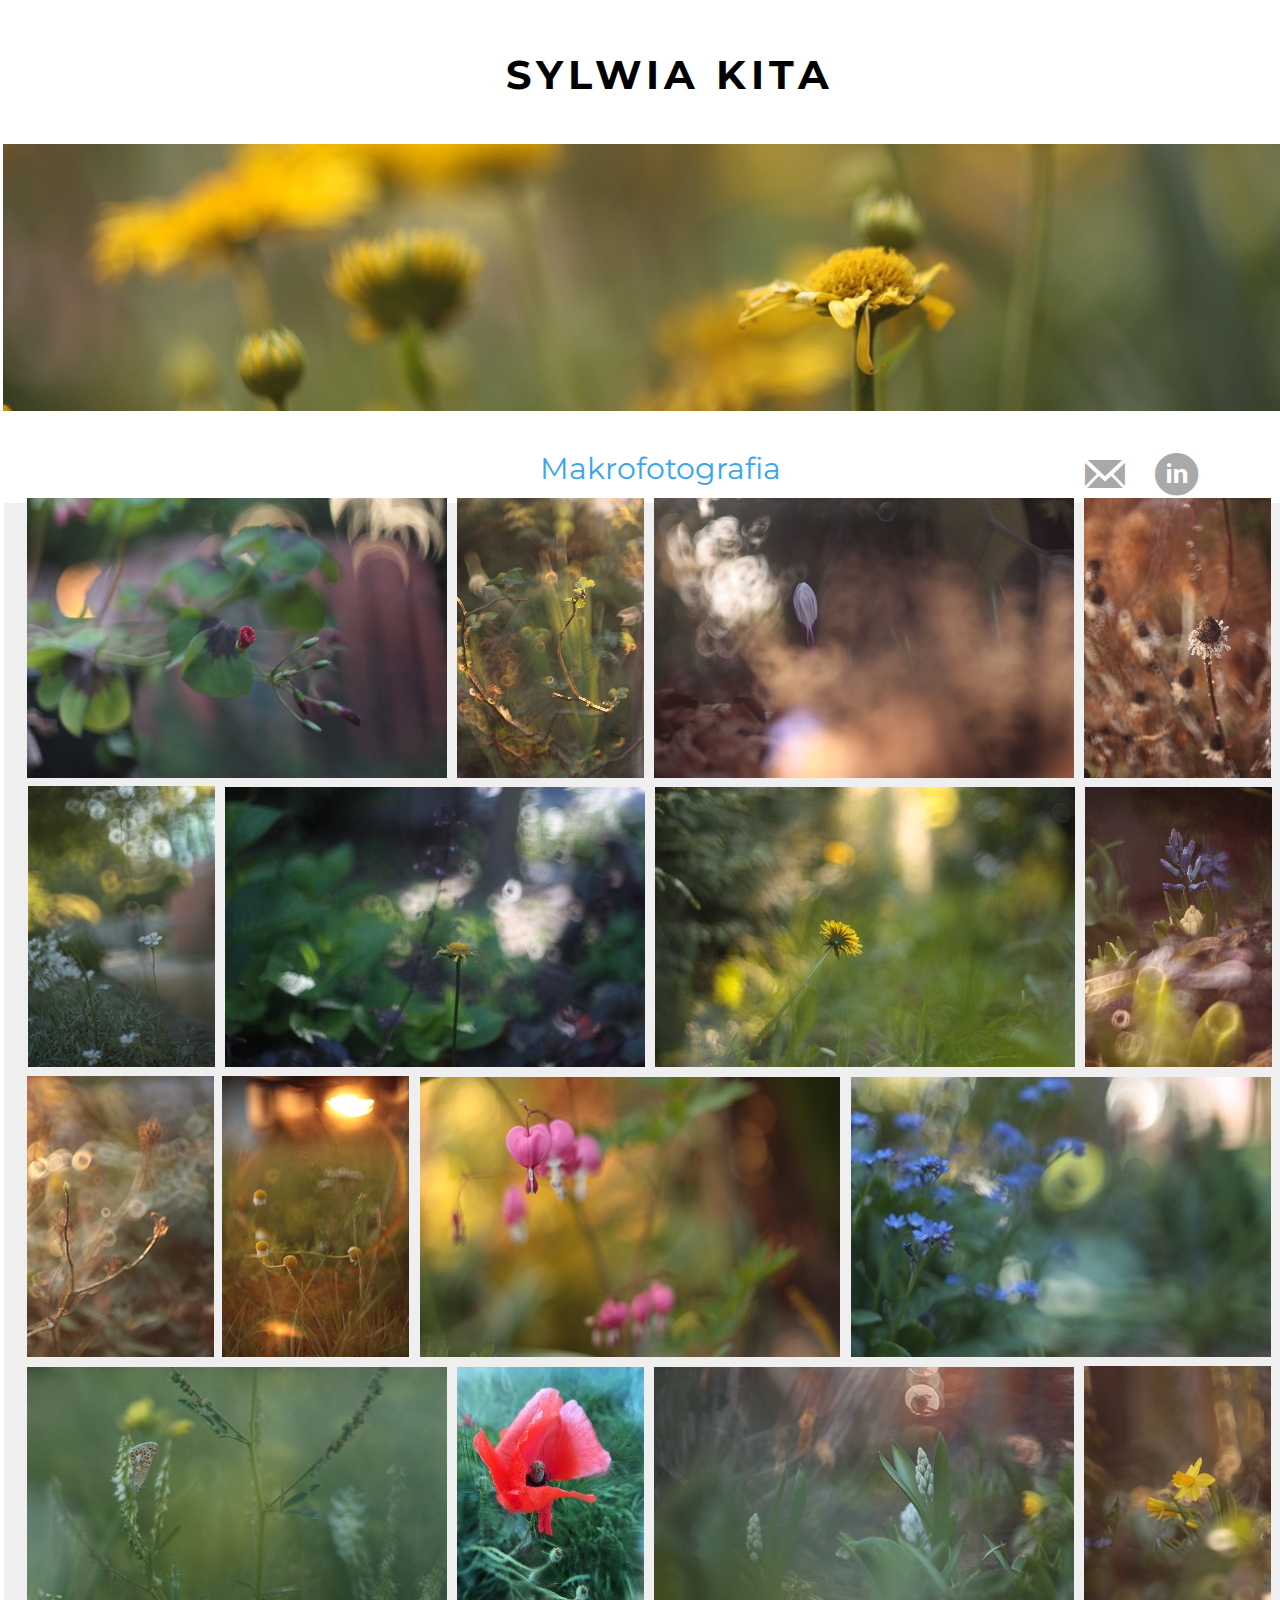
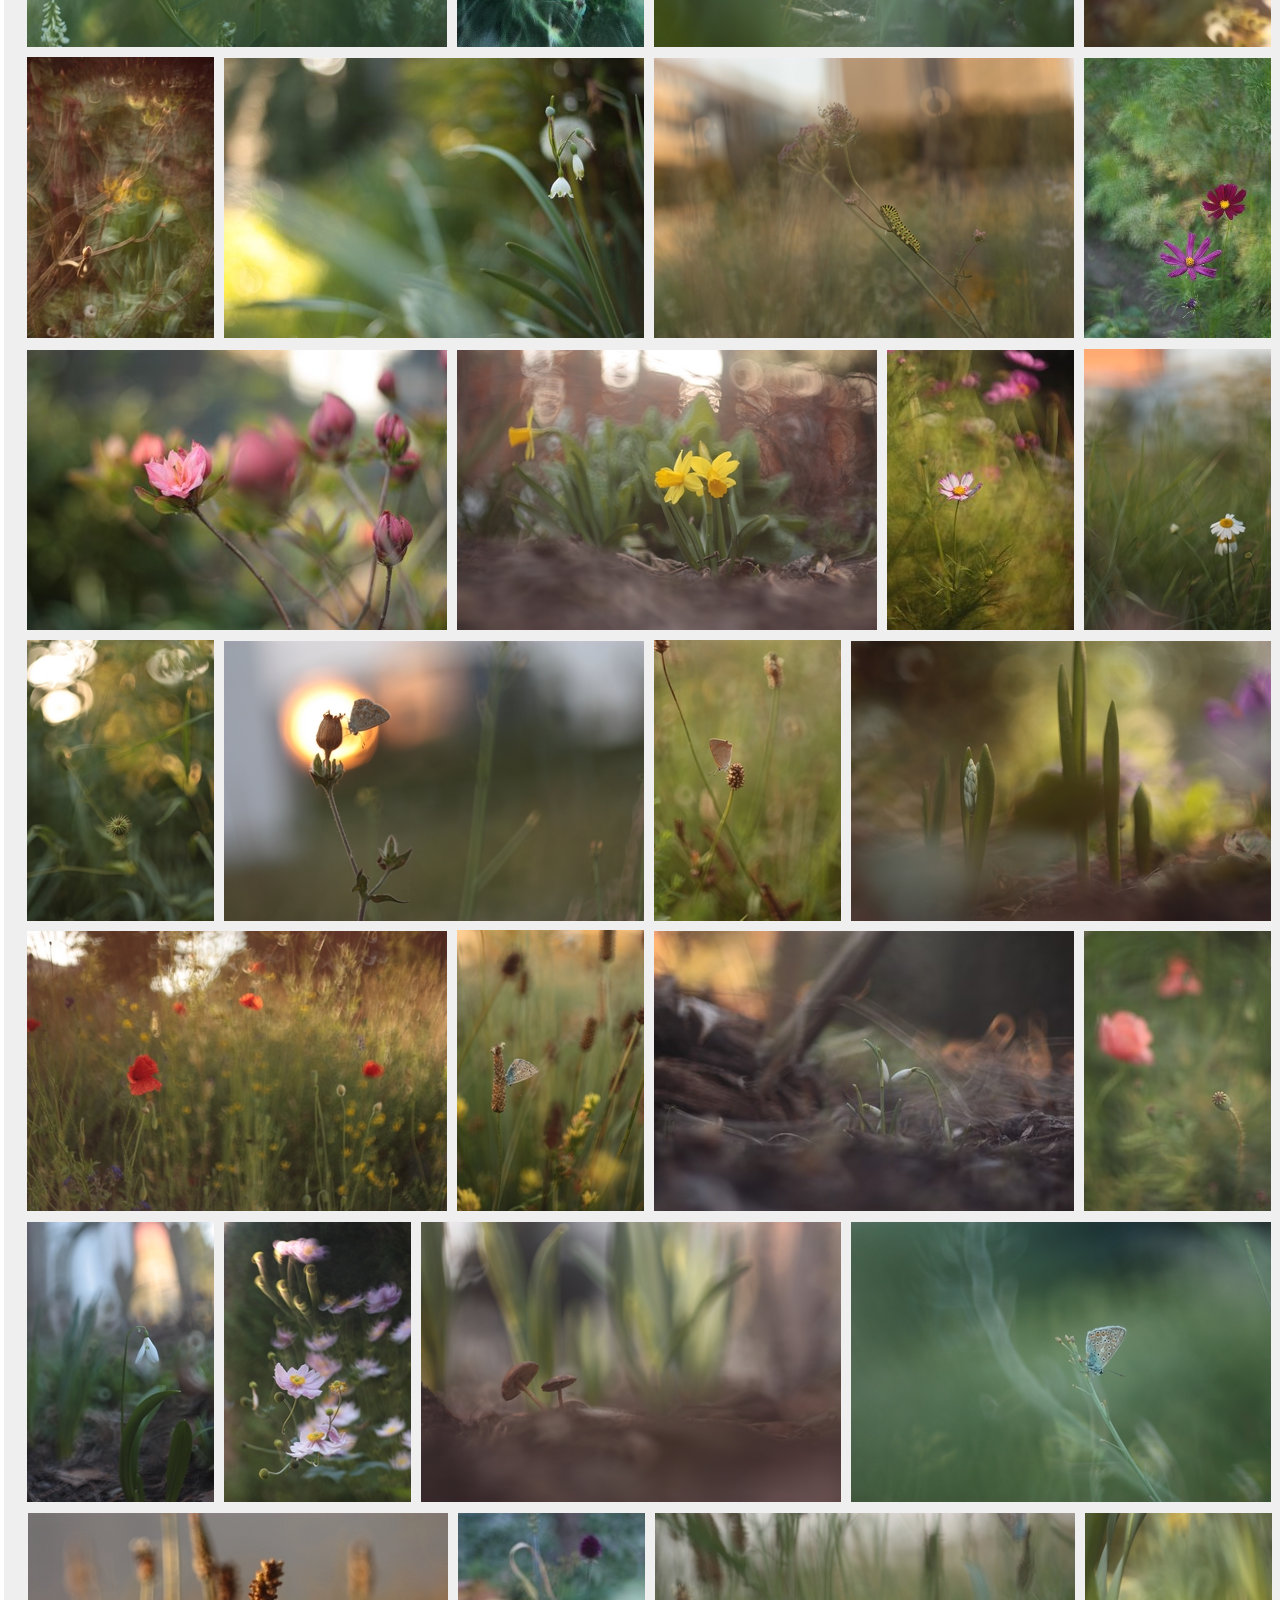
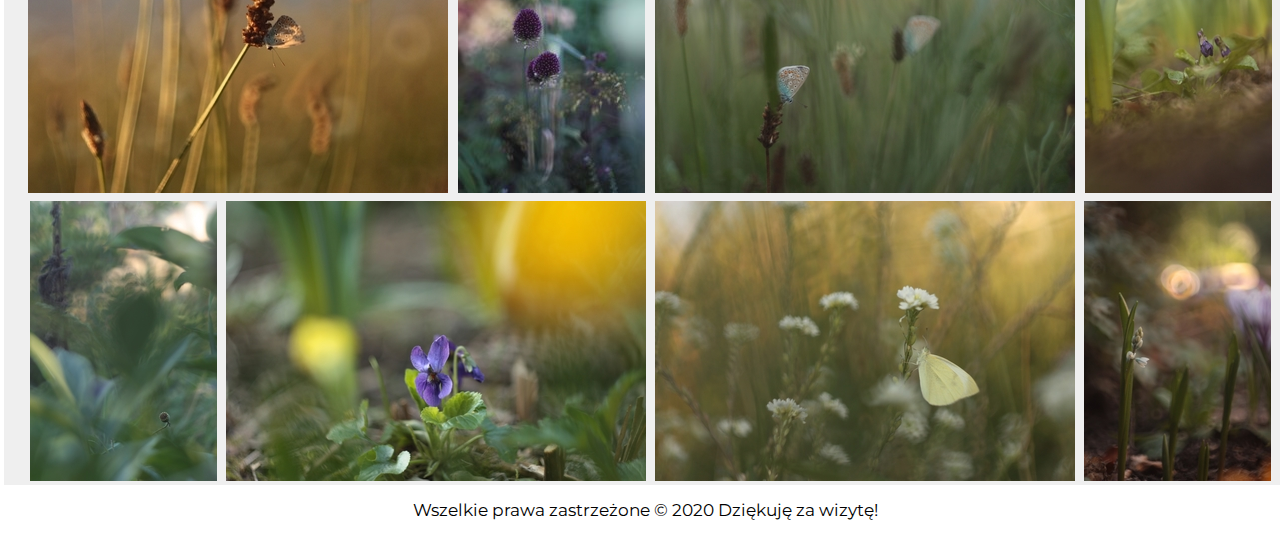
==== commit 6de49904: "update - podmiana zdjecia" ====
--- a/index.html
+++ b/index.html
@@ -300,7 +300,7 @@
 					
 												<div class="zdjecie9">
 				<figure9>
-					<a href="img/IMG_5787.JPG" data-lightbox="zdj84"><img src="img/zdj84.jpg" alt="Fotka84"></a>
+					<a href="img/IMG_5787.JPG" data-lightbox="zdj85"><img src="img/zdj85.jpg" alt="Fotka85"></a>
 					</figure>
 					</div>		
 					
